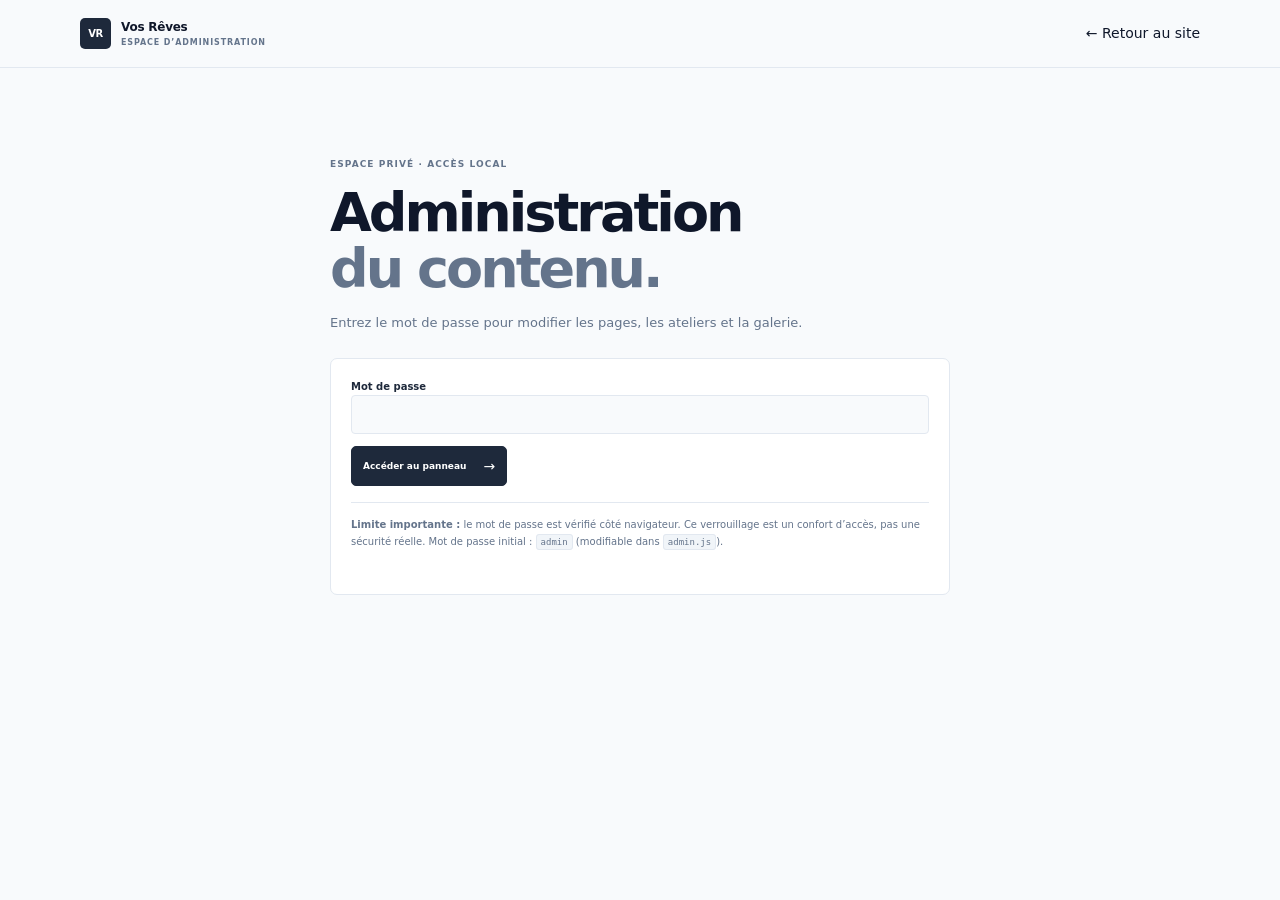
==== admin.html @ c3172954 "Add files via upload" ====
<!doctype html>
<html lang="fr">
<head>
  <meta charset="utf-8">
  <meta name="viewport" content="width=device-width, initial-scale=1">
  <meta name="theme-color" content="#F8FAFC">
  <title>Administration — Vos Rêves</title>
  <link rel="stylesheet" href="style.css">
  <script src="content.js" defer></script>
  <script src="admin.js" defer></script>
</head>
<body class="admin-page">
  <!-- ==================== HEADER ==================== -->
  <header class="site-header"><div class="header-inner wrap"><a class="brand" href="index.html"><span class="brand-mark">VR</span><span class="brand-name"><strong>Vos Rêves</strong><small>ESPACE D’ADMINISTRATION</small></span></a><a class="navigation admin-back" href="index.html">← Retour au site</a></div></header>
  <main class="admin-wrap wrap" id="contenu">
    <!-- ==================== ACCÈS ==================== -->
    <section class="admin-login" data-login>
      <p class="eyebrow">ESPACE PRIVÉ · ACCÈS LOCAL</p><h1>Administration<br><span>du contenu.</span></h1>
      <p class="admin-intro">Entrez le mot de passe pour modifier les pages, les ateliers et la galerie.</p>
      <form class="admin-login-card" data-login-form><label for="admin-password">Mot de passe</label><input id="admin-password" type="password" autocomplete="current-password" required><button class="button-link" type="submit">Accéder au panneau <span aria-hidden="true">→</span></button><p class="admin-security-note"><strong>Limite importante :</strong> le mot de passe est vérifié côté navigateur. Ce verrouillage est un confort d’accès, pas une sécurité réelle. Mot de passe initial : <code>admin</code> (modifiable dans <code>admin.js</code>).</p><p class="admin-error" data-login-error aria-live="polite"></p></form>
    </section>
    <!-- ==================== PANNEAU ==================== -->
    <section class="admin-dashboard" data-dashboard hidden>
      <div class="admin-heading"><div><p class="eyebrow">CONTENU DU SITE</p><h1>Votre espace<br><span>de gestion.</span></h1><p class="admin-intro">Modifiez les textes et visuels, puis exportez le contenu pour le publier dans les fichiers du site.</p></div><div class="admin-actions"><button type="button" class="admin-button" data-save>Enregistrer localement</button><button type="button" class="admin-button secondary" data-export>Exporter JSON</button><label class="admin-button secondary import-button">Importer JSON<input type="file" accept="application/json,.json" data-import hidden></label><button type="button" class="admin-button text-button" data-reset>Réinitialiser</button></div></div>
      <aside class="admin-notice"><strong>À savoir avant de publier</strong><span>Les sauvegardes du navigateur (localStorage) restent sur cet appareil et dans ce navigateur. Pour publier ou transmettre vos changements, exportez le JSON. Remplacez le contenu de <code>content.js</code> par son objet <code>SITE_DEFAULT_CONTENT</code>, puis publiez le fichier avec le site.</span></aside>
      <p class="admin-status" data-status role="status" aria-live="polite">Les modifications ne sont pas encore enregistrées.</p>
      <section class="admin-section"><div class="admin-section-title"><div><p class="eyebrow">01 / TEXTES</p><h2>Contenu des pages</h2></div></div><div class="admin-page-tabs" role="tablist" aria-label="Pages à modifier"><button type="button" data-page-tab="index" aria-selected="true">Accueil</button><button type="button" data-page-tab="programme" aria-selected="false">Programme</button><button type="button" data-page-tab="galerie" aria-selected="false">Galerie</button></div><div class="admin-fields" data-fields></div></section>
      <section class="admin-section"><div class="admin-section-title"><div><p class="eyebrow">02 / REPÈRES</p><h2>Chiffres clés</h2></div><button type="button" class="admin-button secondary" data-add-kpi>Ajouter un chiffre</button></div><div class="admin-records" data-kpis></div></section>
      <section class="admin-section"><div class="admin-section-title"><div><p class="eyebrow">03 / ATELIERS</p><h2>Programme de la matinée</h2></div><button type="button" class="admin-button secondary" data-add-workshop>Ajouter un atelier</button></div><div class="admin-records" data-workshops></div></section>
      <section class="admin-section"><div class="admin-section-title"><div><p class="eyebrow">04 / GALERIE</p><h2>Visuels et légendes</h2></div><button type="button" class="admin-button secondary" data-add-photo>Ajouter une photo</button></div><div class="admin-records" data-gallery></div></section>
      <section class="admin-section"><div class="admin-section-title"><div><p class="eyebrow">05 / AFFICHE</p><h2>Image de l’affiche</h2></div></div><div class="admin-record admin-poster"><label>URL ou image locale<input type="url" data-poster-url placeholder="https://…"></label><label class="admin-button secondary import-button">Choisir un fichier<input type="file" accept="image/*" data-poster-file hidden></label><img data-poster-preview alt="Aperçu de l’affiche" hidden></div><p class="admin-help">Les fichiers importés sont convertis en dataURL et intégrés au JSON. Les images volumineuses peuvent rendre le fichier exporté très lourd.</p></section>
      <section class="admin-section"><div class="admin-section-title"><div><p class="eyebrow">06 / BLOCS LIBRES</p><h2>Informations complémentaires</h2></div><button type="button" class="admin-button secondary" data-add-block>Ajouter un bloc</button></div><p class="admin-help">Les blocs seront ajoutés en bas de la page sélectionnée.</p><div class="admin-records" data-blocks></div></section>
      <footer class="admin-footer"><a href="index.html">Retour au site</a><span>Vos Rêves · Administration</span></footer>
    </section>
  </main>
</body>
</html>
---- style.css ----
/* ==================== TOKENS & RESET ==================== */
:root {
  --page: #F8FAFC;
  --surface: #FFFFFF;
  --ink: #0F172A;
  --accent: #1E293B;
  --muted: #64748B;
  --line: #E2E8F0;
  --soft: #F1F5F9;
  --quiet: #94A3B8;
  --radius: 7px;
  --sans: 'Inter', system-ui, -apple-system, BlinkMacSystemFont, 'Segoe UI', sans-serif;
}
* { box-sizing: border-box; }
html { scroll-behavior: smooth; }
body { margin: 0; background: var(--page); color: var(--ink); font-family: var(--sans); font-size: 14px; line-height: 1.6; -webkit-font-smoothing: antialiased; }
button, a { font: inherit; }
a { color: inherit; text-decoration: none; }
button { color: inherit; }
img { max-width: 100%; }
.wrap { width: min(1120px, calc(100% - 48px)); margin-inline: auto; }
::selection { color: var(--ink); background: #CBD5E1; }
:focus-visible { outline: 2px solid #334155; outline-offset: 3px; }

/* ==================== COMMON HEADER ==================== */
.skip-link { position: absolute; z-index: 90; left: 16px; top: -60px; padding: 9px 13px; background: var(--surface); border: 1px solid var(--line); border-radius: 4px; }
.skip-link:focus { top: 12px; }
.site-header { position: sticky; top: 0; z-index: 30; height: 68px; background: rgba(248,250,252,.97); border-bottom: 1px solid var(--line); }
.header-inner { height: 100%; display: flex; align-items: center; justify-content: space-between; }
.brand, .footer-brand { display: inline-flex; align-items: center; gap: 10px; }
.brand-mark { display: grid; place-items: center; width: 31px; height: 31px; flex: 0 0 auto; background: var(--accent); color: #fff; border-radius: 5px; font-size: 10px; font-weight: 700; letter-spacing: -.04em; }
.brand-name { display: grid; line-height: 1.2; }
.brand-name strong { font-size: 12px; font-weight: 650; letter-spacing: -.02em; }
.brand-name small { margin-top: 4px; color: var(--muted); font-size: 8px; font-weight: 600; letter-spacing: .11em; }
.navigation { display: flex; align-items: center; gap: 3px; }
.navigation a { padding: 7px 11px; color: var(--muted); border: 1px solid transparent; border-radius: 5px; font-size: 11px; font-weight: 500; transition: color .15s, background .15s, border-color .15s; }
.navigation a:hover { color: var(--ink); background: #fff; }
.navigation a[aria-current="page"] { color: var(--ink); background: #fff; border-color: var(--line); font-weight: 600; }
.menu-toggle { display: none; width: 38px; height: 36px; border: 1px solid var(--line); border-radius: 5px; background: var(--surface); cursor: pointer; }
.menu-toggle span { display: block; width: 15px; height: 1.5px; margin: 4px auto; background: var(--accent); transition: transform .15s; }

/* ==================== COMMON TYPE & INTRO ==================== */
.page-intro { padding-top: 32px; padding-bottom: 32px; }
.breadcrumbs { display: flex; align-items: center; gap: 9px; margin-bottom: 27px; color: var(--quiet); font-size: 9px; font-weight: 600; letter-spacing: .09em; }
.breadcrumbs span:last-child { color: var(--muted); }
.breadcrumbs a:hover { color: var(--ink); }
.eyebrow, .overline { margin: 0; color: var(--muted); font-size: 9px; line-height: 1.4; font-weight: 650; letter-spacing: .12em; text-transform: uppercase; }
.eyebrow { display: flex; align-items: center; gap: 7px; margin-bottom: 14px; }
.status-dot { width: 6px; height: 6px; border-radius: 50%; background: #64748B; }
.eyebrow-separator { color: var(--quiet); }
h1, h2, h3, p { margin-top: 0; }
h1 { margin-bottom: 0; font-size: clamp(38px, 5.1vw, 57px); line-height: 1.05; letter-spacing: -.055em; font-weight: 600; }
h1 span { color: var(--muted); }
.lead { max-width: 600px; margin: 16px 0 0; color: var(--muted); font-size: 14px; line-height: 1.75; }
.intro-layout { display: grid; grid-template-columns: minmax(0, 1fr) 238px; align-items: end; gap: 56px; }
.intro-layout > div { padding: 7px 0 4px; }
.event-card { padding: 16px; background: var(--surface); border: 1px solid var(--line); border-radius: var(--radius); }
.event-card-head { display: flex; align-items: center; justify-content: space-between; gap: 10px; }
.status-pill { display: inline-flex; align-items: center; padding: 4px 7px; border: 1px solid var(--line); border-radius: 4px; color: var(--muted); background: var(--page); font-size: 8px; line-height: 1; font-weight: 650; letter-spacing: .08em; }
.event-date { display: block; margin-top: 18px; font-size: 21px; font-weight: 600; letter-spacing: -.04em; }
.event-detail { display: block; margin-top: 3px; color: var(--muted); font-size: 10px; }
.event-detail b { color: var(--accent); font-weight: 600; }
.event-rule { height: 1px; margin: 14px 0 11px; background: var(--line); }
.compact-intro { padding-bottom: 28px; }
.compact-intro .lead { max-width: 660px; }

/* ==================== KPI DASHBOARD ==================== */
.kpi-grid { display: grid; grid-template-columns: repeat(5, minmax(0, 1fr)); gap: 10px; padding-bottom: 20px; }
.kpi-card { min-height: 112px; display: flex; flex-direction: column; align-items: flex-start; padding: 14px 15px 12px; background: var(--surface); border: 1px solid var(--line); border-radius: var(--radius); }
.kpi-label { color: var(--muted); font-size: 8px; font-weight: 650; letter-spacing: .11em; }
.kpi-card strong { margin-top: 8px; font-size: 25px; line-height: 1; letter-spacing: -.05em; font-weight: 600; }
.kpi-caption { margin-top: auto; padding-top: 7px; color: var(--muted); font-size: 9px; }

/* ==================== SECTION LAYOUT ==================== */
.section { padding-top: 38px; padding-bottom: 44px; }
.section-heading { display: flex; align-items: end; justify-content: space-between; gap: 26px; margin-bottom: 18px; }
.section-heading .eyebrow { margin-bottom: 8px; }
.section-heading h2, .outdoor-copy h2, .takeaway h2, .poster-copy h2 { margin: 0; font-size: clamp(22px, 3vw, 28px); line-height: 1.2; letter-spacing: -.045em; font-weight: 600; }
.section-heading > p { max-width: 380px; margin: 0; color: var(--muted); font-size: 11px; line-height: 1.7; }
.section-note { padding-bottom: 2px; color: var(--muted); font-size: 9px; font-weight: 600; letter-spacing: .1em; white-space: nowrap; }

/* ==================== OBJECTIVES ==================== */
.objective-grid { display: grid; grid-template-columns: repeat(2, minmax(0, 1fr)); gap: 9px; }
.objective-card { min-height: 95px; display: grid; grid-template-columns: 25px minmax(0,1fr) auto; align-items: start; gap: 12px; padding: 15px; background: var(--surface); border: 1px solid var(--line); border-radius: var(--radius); }
.card-index { display: grid; place-items: center; width: 23px; height: 23px; color: var(--muted); background: var(--soft); border: 1px solid var(--line); border-radius: 4px; font-size: 8px; font-weight: 600; }
.objective-card h3 { margin: 0 0 5px; font-size: 12px; font-weight: 600; letter-spacing: -.01em; }
.objective-card p { margin: 0; color: var(--muted); font-size: 10px; line-height: 1.65; }
.objective-state { padding-top: 5px; color: var(--quiet); font-size: 8px; font-weight: 600; letter-spacing: .09em; }

/* ==================== TIMELINE ==================== */
.timeline-section, .matrix-section { background: #F1F5F9; border-top: 1px solid var(--line); border-bottom: 1px solid var(--line); }
.timeline { list-style: none; padding: 0; margin: 0; }
.timeline li { display: grid; grid-template-columns: 95px 14px minmax(0,1fr) 155px; align-items: start; gap: 14px; min-height: 68px; padding: 12px 14px; background: var(--surface); border: 1px solid var(--line); border-bottom: 0; }
.timeline li:first-child { border-radius: var(--radius) var(--radius) 0 0; }
.timeline li:last-child { border-bottom: 1px solid var(--line); border-radius: 0 0 var(--radius) var(--radius); }
.timeline-time { padding-top: 2px; color: var(--muted); font-size: 8px; font-weight: 650; letter-spacing: .1em; }
.timeline-marker { width: 8px; height: 8px; margin-top: 5px; background: var(--accent); border-radius: 50%; box-shadow: 0 0 0 3px var(--soft); }
.timeline h3 { margin: 0 0 3px; font-size: 11px; font-weight: 600; }
.timeline p { margin: 0; color: var(--muted); font-size: 10px; line-height: 1.55; }
.inline-link { justify-self: end; color: var(--accent); font-size: 9px; font-weight: 600; }
.inline-link span { padding-left: 4px; }
.inline-link:hover { text-decoration: underline; text-underline-offset: 3px; }
.timeline-label { justify-self: end; color: var(--quiet); font-size: 8px; font-weight: 600; letter-spacing: .08em; }

/* ==================== AFTERNOON FEATURE ==================== */
.outdoor-section { padding-top: 42px; padding-bottom: 36px; }
.outdoor-card { display: grid; grid-template-columns: 1.1fr .9fr; overflow: hidden; background: var(--surface); border: 1px solid var(--line); border-radius: var(--radius); }
.outdoor-copy { padding: 24px 25px; }
.outdoor-copy .eyebrow { margin-bottom: 10px; }
.outdoor-copy h2 { font-size: 26px; }
.outdoor-copy > p:not(.eyebrow) { max-width: 470px; margin: 12px 0 0; color: var(--muted); font-size: 11px; line-height: 1.8; }
.button-link { display: inline-flex; align-items: center; gap: 17px; margin-top: 16px; padding: 8px 11px; color: #fff; background: var(--accent); border: 1px solid var(--accent); border-radius: 5px; font-size: 9px; font-weight: 600; transition: background .15s; }
.button-link:hover { background: #334155; }
.button-link span { font-size: 14px; font-weight: 400; }
.outdoor-facts { display: grid; grid-template-columns: 1fr 1fr; align-content: center; gap: 20px 16px; padding: 23px; background: var(--soft); border-left: 1px solid var(--line); }
.outdoor-facts > div:not(.outdoor-quote) { display: flex; flex-direction: column; align-items: flex-start; gap: 5px; }
.outdoor-facts strong { font-size: 12px; font-weight: 600; }
.outdoor-facts small { color: var(--muted); font-size: 9px; }
.outdoor-quote { grid-column: 1 / -1; padding-top: 12px; border-top: 1px solid #D8E0E9; color: var(--muted); font-size: 10px; font-weight: 500; }

/* ==================== PAGE CROSS-LINKS ==================== */
.next-steps { display: grid; grid-template-columns: 1fr 1fr; gap: 10px; padding-top: 0; padding-bottom: 48px; }
.link-card { display: flex; flex-direction: column; align-items: flex-start; gap: 8px; padding: 15px 16px; background: var(--surface); border: 1px solid var(--line); border-radius: var(--radius); transition: border-color .15s; }
.link-card:hover { border-color: #94A3B8; }
.link-card strong { font-size: 13px; letter-spacing: -.02em; }
.link-card > span:last-child { color: var(--muted); font-size: 10px; }
.link-card > span:last-child b { padding-left: 4px; color: var(--accent); font-size: 13px; }

/* ==================== PROGRAMME CARDS ==================== */
.program-section { padding-top: 20px; padding-bottom: 47px; }
.program-grid { display: grid; grid-template-columns: repeat(2, minmax(0,1fr)); gap: 10px; }
.program-card { padding: 17px; background: var(--surface); border: 1px solid var(--line); border-radius: var(--radius); }
.program-top { display: flex; align-items: center; justify-content: space-between; gap: 10px; padding-bottom: 12px; border-bottom: 1px solid var(--line); }
.program-number { color: var(--muted); font-size: 11px; font-weight: 600; letter-spacing: .04em; }
.program-card h3 { margin: 14px 0 7px; font-size: 16px; letter-spacing: -.03em; font-weight: 600; }
.program-summary { min-height: 57px; margin: 0; color: var(--muted); font-size: 10px; line-height: 1.75; }
.program-detail { margin-top: 13px; padding: 10px 11px; background: var(--page); border: 1px solid var(--line); border-radius: 4px; }
.program-detail .overline { font-size: 8px; }
.program-detail p { margin: 5px 0 0; color: var(--accent); font-size: 10px; line-height: 1.6; }
.skill-tags { display: flex; flex-wrap: wrap; gap: 5px; margin-top: 11px; }
.skill-tags span { padding: 4px 7px; color: var(--muted); background: var(--soft); border-radius: 3px; font-size: 8px; font-weight: 550; }

/* ==================== COMPETENCY MATRIX ==================== */
.matrix-section { padding-top: 36px; padding-bottom: 30px; }
.matrix-section .section-heading { margin-bottom: 15px; }
.table-wrap { overflow-x: auto; background: var(--surface); border: 1px solid var(--line); border-radius: var(--radius); }
.skills-table { width: 100%; border-collapse: collapse; text-align: center; white-space: nowrap; }
.skills-table th, .skills-table td { padding: 11px 13px; border-bottom: 1px solid var(--line); }
.skills-table thead th { color: var(--muted); background: #F8FAFC; font-size: 8px; font-weight: 650; letter-spacing: .08em; }
.skills-table tbody th { text-align: left; font-size: 10px; font-weight: 550; }
.skills-table tbody td { width: 12%; }
.skills-table tbody tr:last-child th, .skills-table tbody tr:last-child td { border-bottom: 0; }
.matrix-mark { display: inline-block; width: 7px; height: 7px; border: 1px solid #94A3B8; border-radius: 50%; vertical-align: middle; }
.matrix-mark.primary { background: #334155; border-color: #334155; }
.matrix-legend { display: flex; align-items: center; gap: 7px; margin: 11px 0 0; color: var(--muted); font-size: 9px; }
.matrix-legend .matrix-mark:nth-of-type(2) { margin-left: 8px; }
.takeaway { display: flex; align-items: end; justify-content: space-between; gap: 24px; padding-top: 35px; padding-bottom: 50px; }
.takeaway .eyebrow { margin-bottom: 8px; }
.takeaway h2 { font-size: 22px; }
.takeaway .button-link { margin: 0; white-space: nowrap; }

/* ==================== GALLERY FILTERS ==================== */
.gallery-section { padding-top: 12px; padding-bottom: 42px; }
.gallery-toolbar { display: flex; align-items: center; justify-content: space-between; gap: 18px; margin-bottom: 15px; }
.filter-bar { display: flex; flex-wrap: wrap; gap: 6px; }
.filter-bar button { padding: 7px 10px; color: var(--muted); background: var(--surface); border: 1px solid var(--line); border-radius: 4px; font-size: 9px; cursor: pointer; transition: color .15s, border-color .15s, background .15s; }
.filter-bar button:hover { border-color: #94A3B8; color: var(--ink); }
.filter-bar button[aria-pressed="true"] { color: #fff; background: var(--accent); border-color: var(--accent); }
.filter-bar button span { margin-left: 4px; color: inherit; opacity: .7; font-size: 8px; }
.gallery-status { margin: 0; color: var(--muted); font-size: 9px; white-space: nowrap; }
.gallery-grid { display: grid; grid-template-columns: repeat(3, minmax(0,1fr)); gap: 10px; }
.gallery-card { min-width: 0; overflow: hidden; background: var(--surface); border: 1px solid var(--line); border-radius: var(--radius); }
.gallery-card[hidden] { display: none; }
.gallery-trigger { position: relative; display: block; width: 100%; height: 185px; padding: 0; overflow: hidden; text-align: left; background: var(--soft); border: 0; cursor: zoom-in; }
.gallery-trigger img { display: block; width: 100%; height: 100%; object-fit: cover; transition: transform .25s; }
.gallery-trigger:hover img { transform: scale(1.025); }
.gallery-trigger img.image-failed { visibility: hidden; }
.gallery-trigger:has(.image-failed) { background: var(--soft); }
.image-index { position: absolute; left: 9px; bottom: 9px; padding: 4px 6px; color: var(--accent); background: rgba(255,255,255,.94); border: 1px solid rgba(226,232,240,.9); border-radius: 3px; font-size: 8px; font-weight: 650; }
.image-index i { color: var(--muted); font-style: normal; font-weight: 400; }
.gallery-card-body { padding: 12px 13px 14px; }
.gallery-meta { display: flex; align-items: center; justify-content: space-between; gap: 6px; }
.tag-label { padding: 4px 6px; color: var(--muted); background: var(--soft); border-radius: 3px; font-size: 8px; font-weight: 550; }
.image-no { color: var(--quiet); font-size: 7px; font-weight: 600; letter-spacing: .07em; }
.gallery-card h2 { margin: 10px 0 5px; font-size: 12px; line-height: 1.35; font-weight: 600; letter-spacing: -.02em; }
.gallery-card-body p { min-height: 46px; margin: 0; color: var(--muted); font-size: 9px; line-height: 1.7; }
.poster-trigger { padding: 13px; background: #E2E8F0; }
.poster-trigger img { border: 1px solid #fff; }
.poster-overlay { position: absolute; inset: 21px; display: flex; flex-direction: column; align-items: flex-start; justify-content: space-between; padding: 12px; color: white; background: rgba(15,23,42,.34); }
.poster-overlay b, .poster-overlay small { font-size: 7px; font-weight: 600; letter-spacing: .12em; }
.poster-overlay strong { font-size: 25px; line-height: 1.03; letter-spacing: -.05em; font-weight: 600; }

/* ==================== POSTER FEATURE ==================== */
.poster-section { padding-top: 34px; padding-bottom: 45px; background: #F1F5F9; border-top: 1px solid var(--line); }
.poster-feature { display: grid; grid-template-columns: minmax(270px, .85fr) 1fr; align-items: center; gap: 35px; }
.poster-frame { padding: 12px; background: var(--surface); border: 1px solid #CBD5E1; border-radius: 6px; }
.poster-art { min-height: 240px; display: flex; flex-direction: column; justify-content: space-between; padding: 17px; color: #fff; background-color: #334155; background-image: url('https://images.unsplash.com/photo-1501785888041-af3ef285b470?auto=format&fit=crop&w=1000&q=85'); background-size: cover; background-position: center; position: relative; isolation: isolate; }
.poster-art::before { position: absolute; z-index: -1; inset: 0; content: ''; background: rgba(15,23,42,.42); }
.poster-art > .overline { color: rgba(255,255,255,.9); font-size: 8px; }
.poster-art > .overline i { padding: 0 5px; font-style: normal; }
.poster-art-title span { display: block; margin-bottom: 9px; font-size: 8px; font-weight: 600; letter-spacing: .15em; }
.poster-art-title strong { display: block; font-size: clamp(30px, 4vw, 44px); line-height: .98; letter-spacing: -.06em; font-weight: 600; }
.poster-art-footer { display: flex; justify-content: space-between; gap: 8px; font-size: 7px; font-weight: 600; letter-spacing: .1em; }
.poster-copy .eyebrow { margin-bottom: 9px; }
.poster-copy h2 { font-size: 25px; }
.poster-copy > p:not(.eyebrow) { max-width: 470px; margin: 11px 0 13px; color: var(--muted); font-size: 11px; line-height: 1.8; }

/* ==================== LIGHTBOX ==================== */
body.modal-open { overflow: hidden; }
.lightbox { position: fixed; z-index: 80; inset: 0; display: grid; place-items: center; padding: 25px; background: rgba(15,23,42,.84); }
.lightbox[hidden] { display: none; }
.lightbox-panel { position: relative; display: grid; grid-template-columns: 42px minmax(0, 850px) 42px; align-items: center; gap: 13px; width: min(100%, 980px); max-height: calc(100vh - 50px); }
.lightbox figure { min-width: 0; margin: 0; padding: 11px; background: var(--surface); border-radius: 5px; }
.lightbox figure > img { display: block; width: 100%; height: min(65vh, 620px); object-fit: contain; background: var(--soft); }
.lightbox figure > img.image-failed { visibility: hidden; }
.lightbox figcaption { display: grid; grid-template-columns: 1fr auto; align-items: end; gap: 3px 12px; padding: 12px 4px 2px; }
.lightbox figcaption h2 { grid-column: 1 / -1; margin: 0; font-size: 15px; font-weight: 600; }
.lightbox figcaption p { margin: 0; color: var(--muted); font-size: 10px; line-height: 1.55; }
.lightbox figcaption span { color: var(--muted); font-size: 9px; white-space: nowrap; }
.lightbox-close { position: absolute; top: -37px; right: 0; padding: 5px 9px; color: #fff; background: transparent; border: 1px solid rgba(255,255,255,.5); border-radius: 4px; font-size: 10px; cursor: pointer; }
.lightbox-close span { margin-left: 7px; font-size: 17px; vertical-align: -1px; }
.lightbox-nav { width: 40px; height: 40px; color: #fff; background: rgba(255,255,255,.08); border: 1px solid rgba(255,255,255,.45); border-radius: 4px; font-size: 20px; cursor: pointer; }
.lightbox-nav:hover, .lightbox-close:hover { background: rgba(255,255,255,.2); }

/* ==================== COMMON FOOTER ==================== */
.site-footer { background: var(--surface); border-top: 1px solid var(--line); }
.footer-inner { min-height: 65px; display: flex; align-items: center; justify-content: space-between; gap: 14px; }
.footer-brand { font-size: 10px; font-weight: 600; }
.footer-brand .brand-mark { width: 25px; height: 25px; font-size: 8px; }
.footer-brand small, .footer-inner p, .footer-inner > small { color: var(--muted); font-size: 9px; font-weight: 400; }
.footer-inner p { margin: 0; }
.footer-inner p span { padding: 0 5px; color: var(--quiet); }

/* ==================== RESPONSIVE ==================== */
@media (max-width: 760px) {
  .wrap { width: min(100% - 36px, 620px); }
  .site-header { height: 62px; }
  .menu-toggle { display: block; }
  .navigation { position: absolute; top: 61px; left: 0; right: 0; display: none; flex-direction: column; align-items: stretch; gap: 2px; padding: 9px 18px 13px; background: var(--page); border-bottom: 1px solid var(--line); }
  .navigation.open { display: flex; }
  .navigation a { padding: 10px 12px; }
  .page-intro { padding-top: 24px; padding-bottom: 24px; }
  .breadcrumbs { margin-bottom: 20px; }
  .intro-layout { grid-template-columns: 1fr; gap: 19px; }
  .intro-layout > div { padding: 0; }
  h1 { font-size: clamp(38px, 9vw, 52px); }
  .lead { font-size: 12px; }
  .event-card { max-width: 100%; }
  .kpi-grid { grid-template-columns: repeat(2, minmax(0,1fr)); gap: 7px; padding-bottom: 10px; }
  .kpi-card { min-height: 91px; padding: 11px; }
  .kpi-card:last-child { grid-column: span 2; }
  .section { padding-top: 30px; padding-bottom: 34px; }
  .section-heading { display: block; margin-bottom: 14px; }
  .section-heading > p { margin-top: 9px; }
  .section-note { display: block; margin-top: 9px; }
  .objective-grid, .program-grid { grid-template-columns: 1fr; }
  .objective-card { min-height: 84px; }
  .timeline li { grid-template-columns: 64px 12px minmax(0,1fr); gap: 9px; padding: 11px 10px; }
  .timeline li > :nth-child(4) { grid-column: 3; justify-self: start; margin-top: 4px; }
  .timeline-time { font-size: 7px; }
  .outdoor-card { grid-template-columns: 1fr; }
  .outdoor-copy { padding: 19px; }
  .outdoor-facts { border-left: 0; border-top: 1px solid var(--line); padding: 17px 19px; }
  .next-steps { grid-template-columns: 1fr; gap: 7px; padding-bottom: 35px; }
  .program-section { padding-top: 8px; }
  .program-summary { min-height: 0; }
  .skills-table { min-width: 660px; }
  .takeaway { display: block; }
  .takeaway .button-link { margin-top: 17px; }
  .gallery-toolbar { display: block; }
  .gallery-status { margin-top: 9px; }
  .gallery-grid { grid-template-columns: repeat(2, minmax(0,1fr)); gap: 8px; }
  .gallery-trigger { height: 155px; }
  .gallery-card-body { padding: 10px; }
  .gallery-meta { align-items: flex-start; flex-direction: column; gap: 5px; }
  .gallery-card-body p { min-height: 0; font-size: 8px; }
  .gallery-card h2 { font-size: 11px; }
  .image-no { font-size: 6px; }
  .poster-feature { grid-template-columns: 1fr; gap: 20px; }
  .poster-frame { max-width: 440px; }
  .poster-art { min-height: 210px; }
  .lightbox { padding: 16px; }
  .lightbox-panel { grid-template-columns: 32px minmax(0,1fr) 32px; gap: 5px; }
  .lightbox-nav { width: 30px; height: 36px; font-size: 17px; }
  .lightbox figure { padding: 7px; }
  .lightbox figure > img { height: 53vh; }
  .footer-inner { min-height: 60px; flex-wrap: wrap; }
}
@media (max-width: 420px) {
  .wrap { width: calc(100% - 28px); }
  .gallery-grid { grid-template-columns: 1fr; }
  .gallery-trigger { height: 205px; }
  .gallery-meta { flex-direction: row; align-items: center; }
  .gallery-card h2 { font-size: 12px; }
  .gallery-card-body p { font-size: 9px; }
  .lightbox-panel { grid-template-columns: 27px minmax(0,1fr) 27px; gap: 3px; }
  .lightbox-nav { width: 26px; height: 34px; }
  .lightbox figure > img { height: 47vh; }
  .lightbox figcaption { grid-template-columns: 1fr; }
  .lightbox figcaption h2, .lightbox figcaption p, .lightbox figcaption span { grid-column: 1; }
  .footer-inner p { display: none; }
  .footer-inner > small { margin-left: auto; }
  .objective-card { grid-template-columns: 24px minmax(0,1fr); }
  .objective-state { grid-column: 2; padding-top: 0; }
  .poster-art-footer { font-size: 6px; }
}

/* ==================== REDUCED MOTION ==================== */
@media (prefers-reduced-motion: reduce) {
  *, *::before, *::after { scroll-behavior: auto !important; transition-duration: .01ms !important; animation-duration: .01ms !important; animation-iteration-count: 1 !important; }
}

/* ==================== ENTREPRISE ==================== */
.company-card { padding: 24px; background: var(--surface); border: 1px solid var(--line); border-radius: var(--radius); }
.company-card > p { max-width: 800px; margin-bottom: 11px; color: var(--muted); font-size: 12px; line-height: 1.8; }
.company-card > .company-lead { color: var(--ink); font-size: 17px; font-weight: 550; letter-spacing: -.025em; }
.destination-list { display: flex; flex-wrap: wrap; gap: 8px; margin-top: 20px; }
.destination-list span { padding: 7px 10px; background: var(--soft); border: 1px solid var(--line); border-radius: 4px; color: var(--accent); font-size: 10px; font-weight: 600; }

/* ==================== ADMINISTRATION ==================== */
.admin-footer-link { margin-left: auto; color: var(--quiet); font-size: 8px; letter-spacing: .08em; text-transform: uppercase; }
.admin-footer-link:hover { color: var(--ink); }
.admin-wrap { max-width: 960px; min-height: calc(100vh - 68px); padding-top: 54px; padding-bottom: 64px; }
.admin-login { max-width: 620px; margin: 4vh auto; }
.admin-login h1, .admin-heading h1 { font-size: clamp(38px,5vw,54px); }
.admin-intro { max-width: 610px; margin: 14px 0 23px; color: var(--muted); font-size: 13px; line-height: 1.75; }
.admin-login-card, .admin-section, .admin-notice { padding: 20px; background: var(--surface); border: 1px solid var(--line); border-radius: var(--radius); }
.admin-login-card > label, .admin-field { display: flex; flex-direction: column; gap: 7px; color: var(--accent); font-size: 10px; font-weight: 600; }
.admin-login-card input, .admin-field input, .admin-field textarea { width: 100%; min-height: 39px; padding: 9px 10px; color: var(--ink); background: var(--page); border: 1px solid var(--line); border-radius: 4px; font: inherit; font-size: 11px; font-weight: 400; }
.admin-field textarea { min-height: 76px; resize: vertical; line-height: 1.6; }
.admin-login-card .button-link { margin-top: 12px; cursor: pointer; }
.admin-security-note, .admin-help { margin: 16px 0 0; padding-top: 13px; color: var(--muted); border-top: 1px solid var(--line); font-size: 10px; line-height: 1.7; }
.admin-security-note code, .admin-notice code { padding: 2px 4px; background: var(--soft); border: 1px solid var(--line); border-radius: 3px; font-size: 9px; }
.admin-error { min-height: 16px; margin: 8px 0 0; color: #9F3A38; font-size: 10px; }
.admin-dashboard[hidden], .admin-login[hidden] { display: none; }
.admin-heading { display: flex; align-items: end; justify-content: space-between; gap: 28px; margin-bottom: 22px; }
.admin-heading .admin-intro { margin-bottom: 0; }
.admin-actions { display: flex; flex-wrap: wrap; justify-content: flex-end; gap: 7px; max-width: 400px; }
.admin-button { display: inline-flex; justify-content: center; align-items: center; min-height: 34px; padding: 7px 11px; color: #fff; background: var(--accent); border: 1px solid var(--accent); border-radius: 4px; font: inherit; font-size: 9px; font-weight: 600; cursor: pointer; }
.admin-button:hover { background: #334155; }
.admin-button.secondary { color: var(--accent); background: var(--surface); border-color: var(--line); }
.admin-button.secondary:hover { background: var(--soft); border-color: #94A3B8; }
.admin-button.text-button { color: var(--muted); background: transparent; border-color: transparent; }
.admin-button.small { min-height: 27px; padding: 5px 8px; font-size: 8px; }
.import-button { position: relative; overflow: hidden; }
.import-button input { position: absolute; inset: 0; opacity: 0; cursor: pointer; }
.admin-notice { display: grid; grid-template-columns: 170px 1fr; gap: 15px; padding: 14px 16px; background: var(--soft); color: var(--muted); font-size: 10px; line-height: 1.65; }
.admin-notice strong { color: var(--ink); }
.admin-status { min-height: 18px; margin: 11px 2px 20px; color: var(--muted); font-size: 10px; }
.admin-section { margin-top: 12px; padding: 19px; }
.admin-section-title { display: flex; align-items: center; justify-content: space-between; gap: 14px; margin-bottom: 14px; }
.admin-section-title .eyebrow { margin-bottom: 6px; }
.admin-section-title h2 { margin: 0; font-size: 17px; letter-spacing: -.03em; }
.admin-page-tabs { display: flex; gap: 5px; margin-bottom: 14px; padding-bottom: 11px; border-bottom: 1px solid var(--line); }
.admin-page-tabs button { padding: 7px 10px; color: var(--muted); background: transparent; border: 1px solid transparent; border-radius: 4px; font: inherit; font-size: 10px; cursor: pointer; }
.admin-page-tabs button[aria-selected="true"] { color: var(--ink); background: var(--soft); border-color: var(--line); font-weight: 600; }
.admin-fields, .admin-record-fields { display: grid; grid-template-columns: repeat(2,minmax(0,1fr)); gap: 12px; }
.admin-field { min-width: 0; }
.admin-records { display: grid; gap: 9px; }
.admin-record { min-width: 0; padding: 13px; background: #fff; border: 1px solid var(--line); border-radius: 5px; }
.admin-record-head { display: flex; align-items: center; justify-content: space-between; gap: 10px; margin-bottom: 11px; }
.admin-record-head > strong { color: var(--accent); font-size: 10px; }
.admin-record-actions { display: flex; gap: 5px; }
.admin-record-fields { align-items: start; }
.admin-record-fields > img.admin-thumb { width: min(100%,150px); height: 84px; object-fit: cover; background: var(--soft); border: 1px solid var(--line); border-radius: 3px; }
.admin-poster { display: flex; align-items: end; gap: 12px; flex-wrap: wrap; }
.admin-poster > label:first-child { flex: 1 1 320px; display: grid; gap: 7px; color: var(--accent); font-size: 10px; font-weight: 600; }
.admin-poster input[type="url"] { min-height: 39px; padding: 9px 10px; border: 1px solid var(--line); border-radius: 4px; background: var(--page); font: inherit; font-size: 11px; }
.admin-poster img { width: 145px; height: 90px; object-fit: cover; border: 1px solid var(--line); border-radius: 4px; }
.admin-footer { display: flex; justify-content: space-between; padding-top: 20px; color: var(--muted); font-size: 9px; }
.admin-footer a:hover { color: var(--ink); text-decoration: underline; }
.poster-art { overflow: hidden; }
.poster-bg-img { position: absolute; z-index: -2; inset: 0; width: 100%; height: 100%; object-fit: cover; }
.custom-info-block .company-card h2 { margin: 0 0 9px; font-size: 18px; }
.custom-info-block .company-card p { margin: 0; }
@media (max-width:760px) {
 .admin-wrap { padding-top: 30px; }
 .admin-heading { display: block; }
 .admin-actions { justify-content: flex-start; max-width: none; margin-top: 16px; }
 .admin-notice { grid-template-columns: 1fr; gap: 3px; }
 .admin-fields, .admin-record-fields { grid-template-columns: 1fr; }
 .admin-section { padding: 14px; }
 .admin-record-fields > img.admin-thumb { width: 100%; height: 140px; }
}
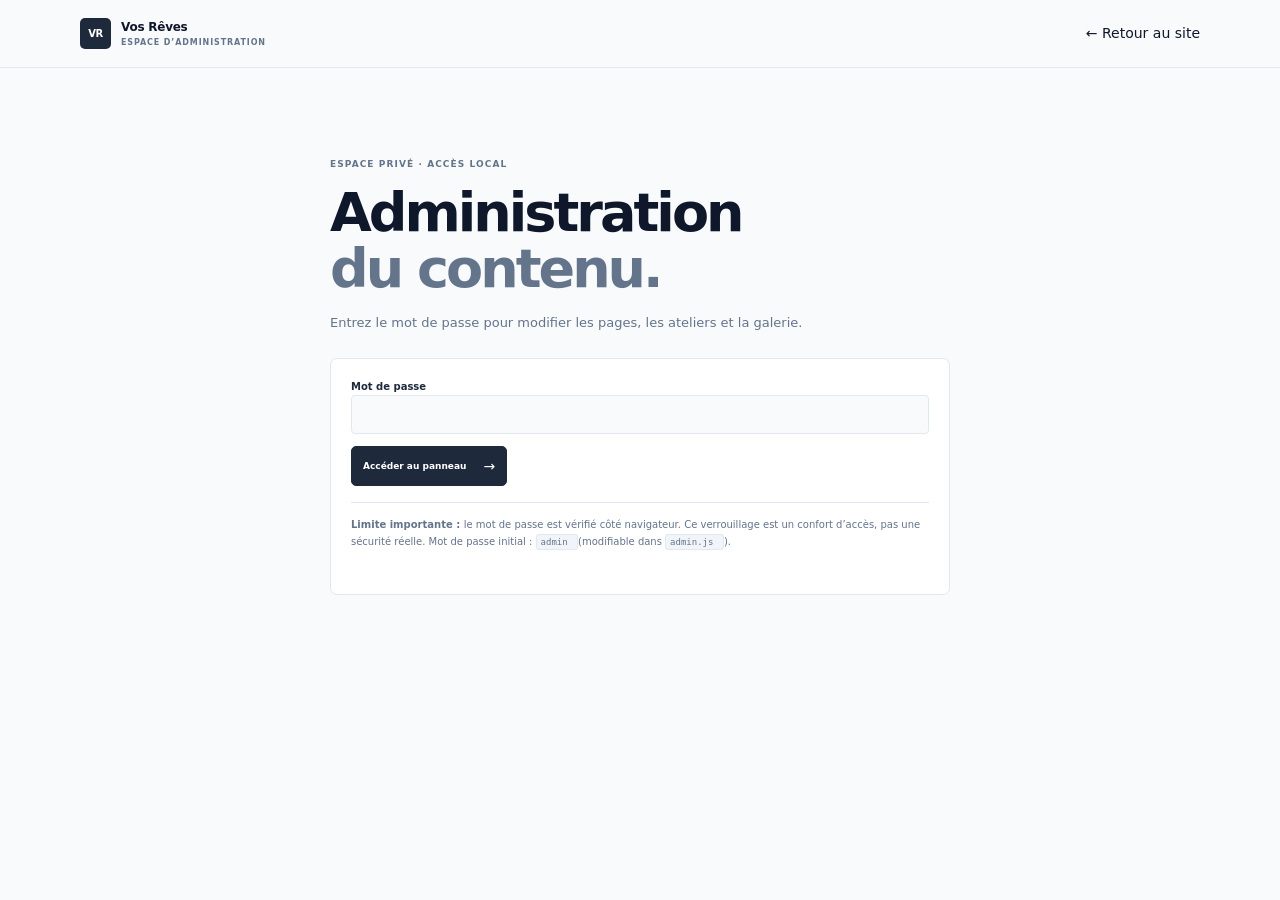
==== commit 6e8f7690: "Add files via upload" ====
--- a/admin.html
+++ b/admin.html
@@ -1,37 +1,253 @@
 <!doctype html>
+
 <html lang="fr">
-<head>
-  <meta charset="utf-8">
-  <meta name="viewport" content="width=device-width, initial-scale=1">
-  <meta name="theme-color" content="#F8FAFC">
-  <title>Administration — Vos Rêves</title>
-  <link rel="stylesheet" href="style.css">
-  <script src="content.js" defer></script>
-  <script src="admin.js" defer></script>
-</head>
-<body class="admin-page">
-  <!-- ==================== HEADER ==================== -->
-  <header class="site-header"><div class="header-inner wrap"><a class="brand" href="index.html"><span class="brand-mark">VR</span><span class="brand-name"><strong>Vos Rêves</strong><small>ESPACE D’ADMINISTRATION</small></span></a><a class="navigation admin-back" href="index.html">← Retour au site</a></div></header>
-  <main class="admin-wrap wrap" id="contenu">
-    <!-- ==================== ACCÈS ==================== -->
-    <section class="admin-login" data-login>
-      <p class="eyebrow">ESPACE PRIVÉ · ACCÈS LOCAL</p><h1>Administration<br><span>du contenu.</span></h1>
-      <p class="admin-intro">Entrez le mot de passe pour modifier les pages, les ateliers et la galerie.</p>
-      <form class="admin-login-card" data-login-form><label for="admin-password">Mot de passe</label><input id="admin-password" type="password" autocomplete="current-password" required><button class="button-link" type="submit">Accéder au panneau <span aria-hidden="true">→</span></button><p class="admin-security-note"><strong>Limite importante :</strong> le mot de passe est vérifié côté navigateur. Ce verrouillage est un confort d’accès, pas une sécurité réelle. Mot de passe initial : <code>admin</code> (modifiable dans <code>admin.js</code>).</p><p class="admin-error" data-login-error aria-live="polite"></p></form>
-    </section>
-    <!-- ==================== PANNEAU ==================== -->
-    <section class="admin-dashboard" data-dashboard hidden>
-      <div class="admin-heading"><div><p class="eyebrow">CONTENU DU SITE</p><h1>Votre espace<br><span>de gestion.</span></h1><p class="admin-intro">Modifiez les textes et visuels, puis exportez le contenu pour le publier dans les fichiers du site.</p></div><div class="admin-actions"><button type="button" class="admin-button" data-save>Enregistrer localement</button><button type="button" class="admin-button secondary" data-export>Exporter JSON</button><label class="admin-button secondary import-button">Importer JSON<input type="file" accept="application/json,.json" data-import hidden></label><button type="button" class="admin-button text-button" data-reset>Réinitialiser</button></div></div>
-      <aside class="admin-notice"><strong>À savoir avant de publier</strong><span>Les sauvegardes du navigateur (localStorage) restent sur cet appareil et dans ce navigateur. Pour publier ou transmettre vos changements, exportez le JSON. Remplacez le contenu de <code>content.js</code> par son objet <code>SITE_DEFAULT_CONTENT</code>, puis publiez le fichier avec le site.</span></aside>
-      <p class="admin-status" data-status role="status" aria-live="polite">Les modifications ne sont pas encore enregistrées.</p>
-      <section class="admin-section"><div class="admin-section-title"><div><p class="eyebrow">01 / TEXTES</p><h2>Contenu des pages</h2></div></div><div class="admin-page-tabs" role="tablist" aria-label="Pages à modifier"><button type="button" data-page-tab="index" aria-selected="true">Accueil</button><button type="button" data-page-tab="programme" aria-selected="false">Programme</button><button type="button" data-page-tab="galerie" aria-selected="false">Galerie</button></div><div class="admin-fields" data-fields></div></section>
-      <section class="admin-section"><div class="admin-section-title"><div><p class="eyebrow">02 / REPÈRES</p><h2>Chiffres clés</h2></div><button type="button" class="admin-button secondary" data-add-kpi>Ajouter un chiffre</button></div><div class="admin-records" data-kpis></div></section>
-      <section class="admin-section"><div class="admin-section-title"><div><p class="eyebrow">03 / ATELIERS</p><h2>Programme de la matinée</h2></div><button type="button" class="admin-button secondary" data-add-workshop>Ajouter un atelier</button></div><div class="admin-records" data-workshops></div></section>
-      <section class="admin-section"><div class="admin-section-title"><div><p class="eyebrow">04 / GALERIE</p><h2>Visuels et légendes</h2></div><button type="button" class="admin-button secondary" data-add-photo>Ajouter une photo</button></div><div class="admin-records" data-gallery></div></section>
-      <section class="admin-section"><div class="admin-section-title"><div><p class="eyebrow">05 / AFFICHE</p><h2>Image de l’affiche</h2></div></div><div class="admin-record admin-poster"><label>URL ou image locale<input type="url" data-poster-url placeholder="https://…"></label><label class="admin-button secondary import-button">Choisir un fichier<input type="file" accept="image/*" data-poster-file hidden></label><img data-poster-preview alt="Aperçu de l’affiche" hidden></div><p class="admin-help">Les fichiers importés sont convertis en dataURL et intégrés au JSON. Les images volumineuses peuvent rendre le fichier exporté très lourd.</p></section>
-      <section class="admin-section"><div class="admin-section-title"><div><p class="eyebrow">06 / BLOCS LIBRES</p><h2>Informations complémentaires</h2></div><button type="button" class="admin-button secondary" data-add-block>Ajouter un bloc</button></div><p class="admin-help">Les blocs seront ajoutés en bas de la page sélectionnée.</p><div class="admin-records" data-blocks></div></section>
-      <footer class="admin-footer"><a href="index.html">Retour au site</a><span>Vos Rêves · Administration</span></footer>
-    </section>
-  </main>
-</body>
+  
+    <head>
+    
+        <meta charset="utf-8">
+    
+        <meta name="viewport" content="width=device-width, initial-scale=1">
+    
+        <meta name="theme-color" content="#F8FAFC">
+    
+        <title>Administration — Vos Rêves
+    </title>
+    
+        <link rel="stylesheet" href="style.css">
+    
+        <script src="content.js" defer>
+    </script>
+    
+        <script src="admin.js" defer>
+    </script>
+    
+  </head>
+  
+    <body class="admin-page">
+
+    
+        <!-- ==================== HEADER ==================== -->
+
+    
+        <header class="site-header">
+            <div class="header-inner wrap">
+                <a class="brand" href="index.html">
+                    <span class="brand-mark">VR
+          </span>
+                    <span class="brand-name">
+                        <strong>Vos Rêves
+            </strong>
+                        <small>ESPACE D’ADMINISTRATION
+            </small>
+          </span>
+        </a>
+                <a class="navigation admin-back" href="index.html">← Retour au site
+        </a>
+      </div>
+    </header>
+    
+        <main class="admin-wrap wrap" id="contenu">
+
+      
+            <!-- ==================== ACCÈS ==================== -->
+
+      
+            <section class="admin-login" data-login>
+        
+                <p class="eyebrow">ESPACE PRIVÉ · ACCÈS LOCAL
+        </p>
+                <h1>Administration
+                    <br>
+                    <span>du contenu.
+          </span>
+        </h1>
+        
+                <p class="admin-intro">Entrez le mot de passe pour modifier les pages, les ateliers et la galerie.
+        </p>
+        
+                <form class="admin-login-card" data-login-form>
+                    <label for="admin-password">Mot de passe
+          </label>
+                    <input id="admin-password" type="password" autocomplete="current-password" required>
+                    <button class="button-link" type="submit">Accéder au panneau 
+                        <span aria-hidden="true">→
+            </span>
+          </button>
+                    <p class="admin-security-note">
+                        <strong>Limite importante :
+            </strong> le mot de passe est vérifié côté navigateur. Ce verrouillage est un confort d’accès, pas une sécurité réelle. Mot de passe initial : 
+                        <code>admin
+            </code> (modifiable dans 
+                        <code>admin.js
+            </code>).
+          </p>
+                    <p class="admin-error" data-login-error aria-live="polite">
+          </p>
+        </form>
+        
+      </section>
+
+      
+            <!-- ==================== PANNEAU ==================== -->
+
+      
+            <section class="admin-dashboard" data-dashboard hidden>
+        
+                <div class="admin-heading">
+                    <div>
+                        <p class="eyebrow">CONTENU DU SITE
+            </p>
+                        <h1>Votre espace
+                            <br>
+                            <span>de gestion.
+              </span>
+            </h1>
+                        <p class="admin-intro">Modifiez les textes et visuels, puis exportez le contenu pour le publier dans les fichiers du site.
+            </p>
+          </div>
+                    <div class="admin-actions">
+                        <button type="button" class="admin-button" data-save>Enregistrer localement
+            </button>
+                        <button type="button" class="admin-button secondary" data-export>Exporter JSON
+            </button>
+                        <label class="admin-button secondary import-button">Importer JSON
+                            <input type="file" accept="application/json,.json" data-import hidden>
+            </label>
+                        <button type="button" class="admin-button text-button" data-reset>Réinitialiser
+            </button>
+          </div>
+        </div>
+        
+                <aside class="admin-notice">
+                    <strong>À savoir avant de publier
+          </strong>
+                    <span>Les sauvegardes du navigateur (localStorage) restent sur cet appareil et dans ce navigateur. Pour publier ou transmettre vos changements, exportez le JSON. Remplacez le contenu de 
+                        <code>content.js
+            </code> par son objet 
+                        <code>SITE_DEFAULT_CONTENT
+            </code>, puis publiez le fichier avec le site.
+          </span>
+        </aside>
+        
+                <p class="admin-status" data-status role="status" aria-live="polite">Les modifications ne sont pas encore enregistrées.
+        </p>
+        
+                <section class="admin-section">
+                    <div class="admin-section-title">
+                        <div>
+                            <p class="eyebrow">01 / TEXTES
+              </p>
+                            <h2>Contenu des pages
+              </h2>
+            </div>
+          </div>
+                    <div class="admin-page-tabs" role="tablist" aria-label="Pages à modifier">
+                        <button type="button" data-page-tab="index" aria-selected="true">Accueil
+            </button>
+                        <button type="button" data-page-tab="programme" aria-selected="false">Programme
+            </button>
+                        <button type="button" data-page-tab="galerie" aria-selected="false">Galerie
+            </button>
+          </div>
+                    <div class="admin-fields" data-fields>
+          </div>
+        </section>
+        
+                <section class="admin-section">
+                    <div class="admin-section-title">
+                        <div>
+                            <p class="eyebrow">02 / REPÈRES
+              </p>
+                            <h2>Chiffres clés
+              </h2>
+            </div>
+                        <button type="button" class="admin-button secondary" data-add-kpi>Ajouter un chiffre
+            </button>
+          </div>
+                    <div class="admin-records" data-kpis>
+          </div>
+        </section>
+        
+                <section class="admin-section">
+                    <div class="admin-section-title">
+                        <div>
+                            <p class="eyebrow">03 / ATELIERS
+              </p>
+                            <h2>Programme de la matinée
+              </h2>
+            </div>
+                        <button type="button" class="admin-button secondary" data-add-workshop>Ajouter un atelier
+            </button>
+          </div>
+                    <div class="admin-records" data-workshops>
+          </div>
+        </section>
+        
+                <section class="admin-section">
+                    <div class="admin-section-title">
+                        <div>
+                            <p class="eyebrow">04 / GALERIE
+              </p>
+                            <h2>Visuels et légendes
+              </h2>
+            </div>
+                        <button type="button" class="admin-button secondary" data-add-photo>Ajouter une photo
+            </button>
+          </div>
+                    <div class="admin-records" data-gallery>
+          </div>
+        </section>
+        
+                <section class="admin-section">
+                    <div class="admin-section-title">
+                        <div>
+                            <p class="eyebrow">05 / AFFICHE
+              </p>
+                            <h2>Image de l’affiche
+              </h2>
+            </div>
+          </div>
+                    <div class="admin-record admin-poster">
+                        <label>URL ou image locale
+                            <input type="url" data-poster-url placeholder="https://…">
+            </label>
+                        <label class="admin-button secondary import-button">Choisir un fichier
+                            <input type="file" accept="image/*" data-poster-file hidden>
+            </label>
+                        <img data-poster-preview alt="Aperçu de l’affiche" hidden>
+          </div>
+                    <p class="admin-help">Les fichiers importés sont convertis en dataURL et intégrés au JSON. Les images volumineuses peuvent rendre le fichier exporté très lourd.
+          </p>
+        </section>
+        
+                <section class="admin-section">
+                    <div class="admin-section-title">
+                        <div>
+                            <p class="eyebrow">06 / BLOCS LIBRES
+              </p>
+                            <h2>Informations complémentaires
+              </h2>
+            </div>
+                        <button type="button" class="admin-button secondary" data-add-block>Ajouter un bloc
+            </button>
+          </div>
+                    <p class="admin-help">Les blocs seront ajoutés en bas de la page sélectionnée.
+          </p>
+                    <div class="admin-records" data-blocks>
+          </div>
+        </section>
+        
+                <footer class="admin-footer">
+                    <a href="index.html">Retour au site
+          </a>
+                    <span>Vos Rêves · Administration
+          </span>
+        </footer>
+        
+      </section>
+      
+    </main>
+    
+  </body>
+  
 </html>
--- a/style.css
+++ b/style.css
@@ -11,374 +11,1765 @@
   --radius: 7px;
   --sans: 'Inter', system-ui, -apple-system, BlinkMacSystemFont, 'Segoe UI', sans-serif;
 }
-* { box-sizing: border-box; }
-html { scroll-behavior: smooth; }
-body { margin: 0; background: var(--page); color: var(--ink); font-family: var(--sans); font-size: 14px; line-height: 1.6; -webkit-font-smoothing: antialiased; }
-button, a { font: inherit; }
-a { color: inherit; text-decoration: none; }
-button { color: inherit; }
-img { max-width: 100%; }
-.wrap { width: min(1120px, calc(100% - 48px)); margin-inline: auto; }
-::selection { color: var(--ink); background: #CBD5E1; }
-:focus-visible { outline: 2px solid #334155; outline-offset: 3px; }
-
+* {
+  box-sizing: border-box;
+}
+html {
+  scroll-behavior: smooth;
+}
+body {
+  margin: 0;
+  background: var(--page);
+  color: var(--ink);
+  font-family: var(--sans);
+  font-size: 14px;
+  line-height: 1.6;
+  -webkit-font-smoothing: antialiased;
+}
+button, a {
+  font: inherit;
+}
+a {
+  color: inherit;
+  text-decoration: none;
+}
+button {
+  color: inherit;
+}
+img {
+  max-width: 100%;
+}
+.wrap {
+  width: min(1120px, calc(100% - 48px));
+  margin-inline: auto;
+}
+::selection {
+  color: var(--ink);
+  background: #CBD5E1;
+}
+:focus-visible {
+  outline: 2px solid #334155;
+  outline-offset: 3px;
+}
 /* ==================== COMMON HEADER ==================== */
-.skip-link { position: absolute; z-index: 90; left: 16px; top: -60px; padding: 9px 13px; background: var(--surface); border: 1px solid var(--line); border-radius: 4px; }
-.skip-link:focus { top: 12px; }
-.site-header { position: sticky; top: 0; z-index: 30; height: 68px; background: rgba(248,250,252,.97); border-bottom: 1px solid var(--line); }
-.header-inner { height: 100%; display: flex; align-items: center; justify-content: space-between; }
-.brand, .footer-brand { display: inline-flex; align-items: center; gap: 10px; }
-.brand-mark { display: grid; place-items: center; width: 31px; height: 31px; flex: 0 0 auto; background: var(--accent); color: #fff; border-radius: 5px; font-size: 10px; font-weight: 700; letter-spacing: -.04em; }
-.brand-name { display: grid; line-height: 1.2; }
-.brand-name strong { font-size: 12px; font-weight: 650; letter-spacing: -.02em; }
-.brand-name small { margin-top: 4px; color: var(--muted); font-size: 8px; font-weight: 600; letter-spacing: .11em; }
-.navigation { display: flex; align-items: center; gap: 3px; }
-.navigation a { padding: 7px 11px; color: var(--muted); border: 1px solid transparent; border-radius: 5px; font-size: 11px; font-weight: 500; transition: color .15s, background .15s, border-color .15s; }
-.navigation a:hover { color: var(--ink); background: #fff; }
-.navigation a[aria-current="page"] { color: var(--ink); background: #fff; border-color: var(--line); font-weight: 600; }
-.menu-toggle { display: none; width: 38px; height: 36px; border: 1px solid var(--line); border-radius: 5px; background: var(--surface); cursor: pointer; }
-.menu-toggle span { display: block; width: 15px; height: 1.5px; margin: 4px auto; background: var(--accent); transition: transform .15s; }
-
+.skip-link {
+  position: absolute;
+  z-index: 90;
+  left: 16px;
+  top: -60px;
+  padding: 9px 13px;
+  background: var(--surface);
+  border: 1px solid var(--line);
+  border-radius: 4px;
+}
+.skip-link:focus {
+  top: 12px;
+}
+.site-header {
+  position: sticky;
+  top: 0;
+  z-index: 30;
+  height: 68px;
+  background: rgba(248,250,252,.97);
+  border-bottom: 1px solid var(--line);
+}
+.header-inner {
+  height: 100%;
+  display: flex;
+  align-items: center;
+  justify-content: space-between;
+}
+.brand, .footer-brand {
+  display: inline-flex;
+  align-items: center;
+  gap: 10px;
+}
+.brand-mark {
+  display: grid;
+  place-items: center;
+  width: 31px;
+  height: 31px;
+  flex: 0 0 auto;
+  background: var(--accent);
+  color: #fff;
+  border-radius: 5px;
+  font-size: 10px;
+  font-weight: 700;
+  letter-spacing: -.04em;
+}
+.brand-name {
+  display: grid;
+  line-height: 1.2;
+}
+.brand-name strong {
+  font-size: 12px;
+  font-weight: 650;
+  letter-spacing: -.02em;
+}
+.brand-name small {
+  margin-top: 4px;
+  color: var(--muted);
+  font-size: 8px;
+  font-weight: 600;
+  letter-spacing: .11em;
+}
+.navigation {
+  display: flex;
+  align-items: center;
+  gap: 3px;
+}
+.navigation a {
+  padding: 7px 11px;
+  color: var(--muted);
+  border: 1px solid transparent;
+  border-radius: 5px;
+  font-size: 11px;
+  font-weight: 500;
+  transition: color .15s, background .15s, border-color .15s;
+}
+.navigation a:hover {
+  color: var(--ink);
+  background: #fff;
+}
+.navigation a[aria-current="page"] {
+  color: var(--ink);
+  background: #fff;
+  border-color: var(--line);
+  font-weight: 600;
+}
+.menu-toggle {
+  display: none;
+  width: 38px;
+  height: 36px;
+  border: 1px solid var(--line);
+  border-radius: 5px;
+  background: var(--surface);
+  cursor: pointer;
+}
+.menu-toggle span {
+  display: block;
+  width: 15px;
+  height: 1.5px;
+  margin: 4px auto;
+  background: var(--accent);
+  transition: transform .15s;
+}
 /* ==================== COMMON TYPE & INTRO ==================== */
-.page-intro { padding-top: 32px; padding-bottom: 32px; }
-.breadcrumbs { display: flex; align-items: center; gap: 9px; margin-bottom: 27px; color: var(--quiet); font-size: 9px; font-weight: 600; letter-spacing: .09em; }
-.breadcrumbs span:last-child { color: var(--muted); }
-.breadcrumbs a:hover { color: var(--ink); }
-.eyebrow, .overline { margin: 0; color: var(--muted); font-size: 9px; line-height: 1.4; font-weight: 650; letter-spacing: .12em; text-transform: uppercase; }
-.eyebrow { display: flex; align-items: center; gap: 7px; margin-bottom: 14px; }
-.status-dot { width: 6px; height: 6px; border-radius: 50%; background: #64748B; }
-.eyebrow-separator { color: var(--quiet); }
-h1, h2, h3, p { margin-top: 0; }
-h1 { margin-bottom: 0; font-size: clamp(38px, 5.1vw, 57px); line-height: 1.05; letter-spacing: -.055em; font-weight: 600; }
-h1 span { color: var(--muted); }
-.lead { max-width: 600px; margin: 16px 0 0; color: var(--muted); font-size: 14px; line-height: 1.75; }
-.intro-layout { display: grid; grid-template-columns: minmax(0, 1fr) 238px; align-items: end; gap: 56px; }
-.intro-layout > div { padding: 7px 0 4px; }
-.event-card { padding: 16px; background: var(--surface); border: 1px solid var(--line); border-radius: var(--radius); }
-.event-card-head { display: flex; align-items: center; justify-content: space-between; gap: 10px; }
-.status-pill { display: inline-flex; align-items: center; padding: 4px 7px; border: 1px solid var(--line); border-radius: 4px; color: var(--muted); background: var(--page); font-size: 8px; line-height: 1; font-weight: 650; letter-spacing: .08em; }
-.event-date { display: block; margin-top: 18px; font-size: 21px; font-weight: 600; letter-spacing: -.04em; }
-.event-detail { display: block; margin-top: 3px; color: var(--muted); font-size: 10px; }
-.event-detail b { color: var(--accent); font-weight: 600; }
-.event-rule { height: 1px; margin: 14px 0 11px; background: var(--line); }
-.compact-intro { padding-bottom: 28px; }
-.compact-intro .lead { max-width: 660px; }
-
+.page-intro {
+  padding-top: 32px;
+  padding-bottom: 32px;
+}
+.breadcrumbs {
+  display: flex;
+  align-items: center;
+  gap: 9px;
+  margin-bottom: 27px;
+  color: var(--quiet);
+  font-size: 9px;
+  font-weight: 600;
+  letter-spacing: .09em;
+}
+.breadcrumbs span:last-child {
+  color: var(--muted);
+}
+.breadcrumbs a:hover {
+  color: var(--ink);
+}
+.eyebrow, .overline {
+  margin: 0;
+  color: var(--muted);
+  font-size: 9px;
+  line-height: 1.4;
+  font-weight: 650;
+  letter-spacing: .12em;
+  text-transform: uppercase;
+}
+.eyebrow {
+  display: flex;
+  align-items: center;
+  gap: 7px;
+  margin-bottom: 14px;
+}
+.status-dot {
+  width: 6px;
+  height: 6px;
+  border-radius: 50%;
+  background: #64748B;
+}
+.eyebrow-separator {
+  color: var(--quiet);
+}
+h1, h2, h3, p {
+  margin-top: 0;
+}
+h1 {
+  margin-bottom: 0;
+  font-size: clamp(38px, 5.1vw, 57px);
+  line-height: 1.05;
+  letter-spacing: -.055em;
+  font-weight: 600;
+}
+h1 span {
+  color: var(--muted);
+}
+.lead {
+  max-width: 600px;
+  margin: 16px 0 0;
+  color: var(--muted);
+  font-size: 14px;
+  line-height: 1.75;
+}
+.intro-layout {
+  display: grid;
+  grid-template-columns: minmax(0, 1fr) 238px;
+  align-items: end;
+  gap: 56px;
+}
+.intro-layout > div {
+  padding: 7px 0 4px;
+}
+.event-card {
+  padding: 16px;
+  background: var(--surface);
+  border: 1px solid var(--line);
+  border-radius: var(--radius);
+}
+.event-card-head {
+  display: flex;
+  align-items: center;
+  justify-content: space-between;
+  gap: 10px;
+}
+.status-pill {
+  display: inline-flex;
+  align-items: center;
+  padding: 4px 7px;
+  border: 1px solid var(--line);
+  border-radius: 4px;
+  color: var(--muted);
+  background: var(--page);
+  font-size: 8px;
+  line-height: 1;
+  font-weight: 650;
+  letter-spacing: .08em;
+}
+.event-date {
+  display: block;
+  margin-top: 18px;
+  font-size: 21px;
+  font-weight: 600;
+  letter-spacing: -.04em;
+}
+.event-detail {
+  display: block;
+  margin-top: 3px;
+  color: var(--muted);
+  font-size: 10px;
+}
+.event-detail b {
+  color: var(--accent);
+  font-weight: 600;
+}
+.event-rule {
+  height: 1px;
+  margin: 14px 0 11px;
+  background: var(--line);
+}
+.compact-intro {
+  padding-bottom: 28px;
+}
+.compact-intro .lead {
+  max-width: 660px;
+}
 /* ==================== KPI DASHBOARD ==================== */
-.kpi-grid { display: grid; grid-template-columns: repeat(5, minmax(0, 1fr)); gap: 10px; padding-bottom: 20px; }
-.kpi-card { min-height: 112px; display: flex; flex-direction: column; align-items: flex-start; padding: 14px 15px 12px; background: var(--surface); border: 1px solid var(--line); border-radius: var(--radius); }
-.kpi-label { color: var(--muted); font-size: 8px; font-weight: 650; letter-spacing: .11em; }
-.kpi-card strong { margin-top: 8px; font-size: 25px; line-height: 1; letter-spacing: -.05em; font-weight: 600; }
-.kpi-caption { margin-top: auto; padding-top: 7px; color: var(--muted); font-size: 9px; }
-
+.kpi-grid {
+  display: grid;
+  grid-template-columns: repeat(5, minmax(0, 1fr));
+  gap: 10px;
+  padding-bottom: 20px;
+}
+.kpi-card {
+  min-height: 112px;
+  display: flex;
+  flex-direction: column;
+  align-items: flex-start;
+  padding: 14px 15px 12px;
+  background: var(--surface);
+  border: 1px solid var(--line);
+  border-radius: var(--radius);
+}
+.kpi-label {
+  color: var(--muted);
+  font-size: 8px;
+  font-weight: 650;
+  letter-spacing: .11em;
+}
+.kpi-card strong {
+  margin-top: 8px;
+  font-size: 25px;
+  line-height: 1;
+  letter-spacing: -.05em;
+  font-weight: 600;
+}
+.kpi-caption {
+  margin-top: auto;
+  padding-top: 7px;
+  color: var(--muted);
+  font-size: 9px;
+}
 /* ==================== SECTION LAYOUT ==================== */
-.section { padding-top: 38px; padding-bottom: 44px; }
-.section-heading { display: flex; align-items: end; justify-content: space-between; gap: 26px; margin-bottom: 18px; }
-.section-heading .eyebrow { margin-bottom: 8px; }
-.section-heading h2, .outdoor-copy h2, .takeaway h2, .poster-copy h2 { margin: 0; font-size: clamp(22px, 3vw, 28px); line-height: 1.2; letter-spacing: -.045em; font-weight: 600; }
-.section-heading > p { max-width: 380px; margin: 0; color: var(--muted); font-size: 11px; line-height: 1.7; }
-.section-note { padding-bottom: 2px; color: var(--muted); font-size: 9px; font-weight: 600; letter-spacing: .1em; white-space: nowrap; }
-
+.section {
+  padding-top: 38px;
+  padding-bottom: 44px;
+}
+.section-heading {
+  display: flex;
+  align-items: end;
+  justify-content: space-between;
+  gap: 26px;
+  margin-bottom: 18px;
+}
+.section-heading .eyebrow {
+  margin-bottom: 8px;
+}
+.section-heading h2, .outdoor-copy h2, .takeaway h2, .poster-copy h2 {
+  margin: 0;
+  font-size: clamp(22px, 3vw, 28px);
+  line-height: 1.2;
+  letter-spacing: -.045em;
+  font-weight: 600;
+}
+.section-heading > p {
+  max-width: 380px;
+  margin: 0;
+  color: var(--muted);
+  font-size: 11px;
+  line-height: 1.7;
+}
+.section-note {
+  padding-bottom: 2px;
+  color: var(--muted);
+  font-size: 9px;
+  font-weight: 600;
+  letter-spacing: .1em;
+  white-space: nowrap;
+}
 /* ==================== OBJECTIVES ==================== */
-.objective-grid { display: grid; grid-template-columns: repeat(2, minmax(0, 1fr)); gap: 9px; }
-.objective-card { min-height: 95px; display: grid; grid-template-columns: 25px minmax(0,1fr) auto; align-items: start; gap: 12px; padding: 15px; background: var(--surface); border: 1px solid var(--line); border-radius: var(--radius); }
-.card-index { display: grid; place-items: center; width: 23px; height: 23px; color: var(--muted); background: var(--soft); border: 1px solid var(--line); border-radius: 4px; font-size: 8px; font-weight: 600; }
-.objective-card h3 { margin: 0 0 5px; font-size: 12px; font-weight: 600; letter-spacing: -.01em; }
-.objective-card p { margin: 0; color: var(--muted); font-size: 10px; line-height: 1.65; }
-.objective-state { padding-top: 5px; color: var(--quiet); font-size: 8px; font-weight: 600; letter-spacing: .09em; }
-
+.objective-grid {
+  display: grid;
+  grid-template-columns: repeat(2, minmax(0, 1fr));
+  gap: 9px;
+}
+.objective-card {
+  min-height: 95px;
+  display: grid;
+  grid-template-columns: 25px minmax(0,1fr) auto;
+  align-items: start;
+  gap: 12px;
+  padding: 15px;
+  background: var(--surface);
+  border: 1px solid var(--line);
+  border-radius: var(--radius);
+}
+.card-index {
+  display: grid;
+  place-items: center;
+  width: 23px;
+  height: 23px;
+  color: var(--muted);
+  background: var(--soft);
+  border: 1px solid var(--line);
+  border-radius: 4px;
+  font-size: 8px;
+  font-weight: 600;
+}
+.objective-card h3 {
+  margin: 0 0 5px;
+  font-size: 12px;
+  font-weight: 600;
+  letter-spacing: -.01em;
+}
+.objective-card p {
+  margin: 0;
+  color: var(--muted);
+  font-size: 10px;
+  line-height: 1.65;
+}
+.objective-state {
+  padding-top: 5px;
+  color: var(--quiet);
+  font-size: 8px;
+  font-weight: 600;
+  letter-spacing: .09em;
+}
 /* ==================== TIMELINE ==================== */
-.timeline-section, .matrix-section { background: #F1F5F9; border-top: 1px solid var(--line); border-bottom: 1px solid var(--line); }
-.timeline { list-style: none; padding: 0; margin: 0; }
-.timeline li { display: grid; grid-template-columns: 95px 14px minmax(0,1fr) 155px; align-items: start; gap: 14px; min-height: 68px; padding: 12px 14px; background: var(--surface); border: 1px solid var(--line); border-bottom: 0; }
-.timeline li:first-child { border-radius: var(--radius) var(--radius) 0 0; }
-.timeline li:last-child { border-bottom: 1px solid var(--line); border-radius: 0 0 var(--radius) var(--radius); }
-.timeline-time { padding-top: 2px; color: var(--muted); font-size: 8px; font-weight: 650; letter-spacing: .1em; }
-.timeline-marker { width: 8px; height: 8px; margin-top: 5px; background: var(--accent); border-radius: 50%; box-shadow: 0 0 0 3px var(--soft); }
-.timeline h3 { margin: 0 0 3px; font-size: 11px; font-weight: 600; }
-.timeline p { margin: 0; color: var(--muted); font-size: 10px; line-height: 1.55; }
-.inline-link { justify-self: end; color: var(--accent); font-size: 9px; font-weight: 600; }
-.inline-link span { padding-left: 4px; }
-.inline-link:hover { text-decoration: underline; text-underline-offset: 3px; }
-.timeline-label { justify-self: end; color: var(--quiet); font-size: 8px; font-weight: 600; letter-spacing: .08em; }
-
+.timeline-section, .matrix-section {
+  background: #F1F5F9;
+  border-top: 1px solid var(--line);
+  border-bottom: 1px solid var(--line);
+}
+.timeline {
+  list-style: none;
+  padding: 0;
+  margin: 0;
+}
+.timeline li {
+  display: grid;
+  grid-template-columns: 95px 14px minmax(0,1fr) 155px;
+  align-items: start;
+  gap: 14px;
+  min-height: 68px;
+  padding: 12px 14px;
+  background: var(--surface);
+  border: 1px solid var(--line);
+  border-bottom: 0;
+}
+.timeline li:first-child {
+  border-radius: var(--radius) var(--radius) 0 0;
+}
+.timeline li:last-child {
+  border-bottom: 1px solid var(--line);
+  border-radius: 0 0 var(--radius) var(--radius);
+}
+.timeline-time {
+  padding-top: 2px;
+  color: var(--muted);
+  font-size: 8px;
+  font-weight: 650;
+  letter-spacing: .1em;
+}
+.timeline-marker {
+  width: 8px;
+  height: 8px;
+  margin-top: 5px;
+  background: var(--accent);
+  border-radius: 50%;
+  box-shadow: 0 0 0 3px var(--soft);
+}
+.timeline h3 {
+  margin: 0 0 3px;
+  font-size: 11px;
+  font-weight: 600;
+}
+.timeline p {
+  margin: 0;
+  color: var(--muted);
+  font-size: 10px;
+  line-height: 1.55;
+}
+.inline-link {
+  justify-self: end;
+  color: var(--accent);
+  font-size: 9px;
+  font-weight: 600;
+}
+.inline-link span {
+  padding-left: 4px;
+}
+.inline-link:hover {
+  text-decoration: underline;
+  text-underline-offset: 3px;
+}
+.timeline-label {
+  justify-self: end;
+  color: var(--quiet);
+  font-size: 8px;
+  font-weight: 600;
+  letter-spacing: .08em;
+}
 /* ==================== AFTERNOON FEATURE ==================== */
-.outdoor-section { padding-top: 42px; padding-bottom: 36px; }
-.outdoor-card { display: grid; grid-template-columns: 1.1fr .9fr; overflow: hidden; background: var(--surface); border: 1px solid var(--line); border-radius: var(--radius); }
-.outdoor-copy { padding: 24px 25px; }
-.outdoor-copy .eyebrow { margin-bottom: 10px; }
-.outdoor-copy h2 { font-size: 26px; }
-.outdoor-copy > p:not(.eyebrow) { max-width: 470px; margin: 12px 0 0; color: var(--muted); font-size: 11px; line-height: 1.8; }
-.button-link { display: inline-flex; align-items: center; gap: 17px; margin-top: 16px; padding: 8px 11px; color: #fff; background: var(--accent); border: 1px solid var(--accent); border-radius: 5px; font-size: 9px; font-weight: 600; transition: background .15s; }
-.button-link:hover { background: #334155; }
-.button-link span { font-size: 14px; font-weight: 400; }
-.outdoor-facts { display: grid; grid-template-columns: 1fr 1fr; align-content: center; gap: 20px 16px; padding: 23px; background: var(--soft); border-left: 1px solid var(--line); }
-.outdoor-facts > div:not(.outdoor-quote) { display: flex; flex-direction: column; align-items: flex-start; gap: 5px; }
-.outdoor-facts strong { font-size: 12px; font-weight: 600; }
-.outdoor-facts small { color: var(--muted); font-size: 9px; }
-.outdoor-quote { grid-column: 1 / -1; padding-top: 12px; border-top: 1px solid #D8E0E9; color: var(--muted); font-size: 10px; font-weight: 500; }
-
+.outdoor-section {
+  padding-top: 42px;
+  padding-bottom: 36px;
+}
+.outdoor-card {
+  display: grid;
+  grid-template-columns: 1.1fr .9fr;
+  overflow: hidden;
+  background: var(--surface);
+  border: 1px solid var(--line);
+  border-radius: var(--radius);
+}
+.outdoor-copy {
+  padding: 24px 25px;
+}
+.outdoor-copy .eyebrow {
+  margin-bottom: 10px;
+}
+.outdoor-copy h2 {
+  font-size: 26px;
+}
+.outdoor-copy > p:not(.eyebrow) {
+  max-width: 470px;
+  margin: 12px 0 0;
+  color: var(--muted);
+  font-size: 11px;
+  line-height: 1.8;
+}
+.button-link {
+  display: inline-flex;
+  align-items: center;
+  gap: 17px;
+  margin-top: 16px;
+  padding: 8px 11px;
+  color: #fff;
+  background: var(--accent);
+  border: 1px solid var(--accent);
+  border-radius: 5px;
+  font-size: 9px;
+  font-weight: 600;
+  transition: background .15s;
+}
+.button-link:hover {
+  background: #334155;
+}
+.button-link span {
+  font-size: 14px;
+  font-weight: 400;
+}
+.outdoor-facts {
+  display: grid;
+  grid-template-columns: 1fr 1fr;
+  align-content: center;
+  gap: 20px 16px;
+  padding: 23px;
+  background: var(--soft);
+  border-left: 1px solid var(--line);
+}
+.outdoor-facts > div:not(.outdoor-quote) {
+  display: flex;
+  flex-direction: column;
+  align-items: flex-start;
+  gap: 5px;
+}
+.outdoor-facts strong {
+  font-size: 12px;
+  font-weight: 600;
+}
+.outdoor-facts small {
+  color: var(--muted);
+  font-size: 9px;
+}
+.outdoor-quote {
+  grid-column: 1 / -1;
+  padding-top: 12px;
+  border-top: 1px solid #D8E0E9;
+  color: var(--muted);
+  font-size: 10px;
+  font-weight: 500;
+}
 /* ==================== PAGE CROSS-LINKS ==================== */
-.next-steps { display: grid; grid-template-columns: 1fr 1fr; gap: 10px; padding-top: 0; padding-bottom: 48px; }
-.link-card { display: flex; flex-direction: column; align-items: flex-start; gap: 8px; padding: 15px 16px; background: var(--surface); border: 1px solid var(--line); border-radius: var(--radius); transition: border-color .15s; }
-.link-card:hover { border-color: #94A3B8; }
-.link-card strong { font-size: 13px; letter-spacing: -.02em; }
-.link-card > span:last-child { color: var(--muted); font-size: 10px; }
-.link-card > span:last-child b { padding-left: 4px; color: var(--accent); font-size: 13px; }
-
+.next-steps {
+  display: grid;
+  grid-template-columns: 1fr 1fr;
+  gap: 10px;
+  padding-top: 0;
+  padding-bottom: 48px;
+}
+.link-card {
+  display: flex;
+  flex-direction: column;
+  align-items: flex-start;
+  gap: 8px;
+  padding: 15px 16px;
+  background: var(--surface);
+  border: 1px solid var(--line);
+  border-radius: var(--radius);
+  transition: border-color .15s;
+}
+.link-card:hover {
+  border-color: #94A3B8;
+}
+.link-card strong {
+  font-size: 13px;
+  letter-spacing: -.02em;
+}
+.link-card > span:last-child {
+  color: var(--muted);
+  font-size: 10px;
+}
+.link-card > span:last-child b {
+  padding-left: 4px;
+  color: var(--accent);
+  font-size: 13px;
+}
 /* ==================== PROGRAMME CARDS ==================== */
-.program-section { padding-top: 20px; padding-bottom: 47px; }
-.program-grid { display: grid; grid-template-columns: repeat(2, minmax(0,1fr)); gap: 10px; }
-.program-card { padding: 17px; background: var(--surface); border: 1px solid var(--line); border-radius: var(--radius); }
-.program-top { display: flex; align-items: center; justify-content: space-between; gap: 10px; padding-bottom: 12px; border-bottom: 1px solid var(--line); }
-.program-number { color: var(--muted); font-size: 11px; font-weight: 600; letter-spacing: .04em; }
-.program-card h3 { margin: 14px 0 7px; font-size: 16px; letter-spacing: -.03em; font-weight: 600; }
-.program-summary { min-height: 57px; margin: 0; color: var(--muted); font-size: 10px; line-height: 1.75; }
-.program-detail { margin-top: 13px; padding: 10px 11px; background: var(--page); border: 1px solid var(--line); border-radius: 4px; }
-.program-detail .overline { font-size: 8px; }
-.program-detail p { margin: 5px 0 0; color: var(--accent); font-size: 10px; line-height: 1.6; }
-.skill-tags { display: flex; flex-wrap: wrap; gap: 5px; margin-top: 11px; }
-.skill-tags span { padding: 4px 7px; color: var(--muted); background: var(--soft); border-radius: 3px; font-size: 8px; font-weight: 550; }
-
+.program-section {
+  padding-top: 20px;
+  padding-bottom: 47px;
+}
+.program-grid {
+  display: grid;
+  grid-template-columns: repeat(2, minmax(0,1fr));
+  gap: 10px;
+}
+.program-card {
+  padding: 17px;
+  background: var(--surface);
+  border: 1px solid var(--line);
+  border-radius: var(--radius);
+}
+.program-top {
+  display: flex;
+  align-items: center;
+  justify-content: space-between;
+  gap: 10px;
+  padding-bottom: 12px;
+  border-bottom: 1px solid var(--line);
+}
+.program-number {
+  color: var(--muted);
+  font-size: 11px;
+  font-weight: 600;
+  letter-spacing: .04em;
+}
+.program-card h3 {
+  margin: 14px 0 7px;
+  font-size: 16px;
+  letter-spacing: -.03em;
+  font-weight: 600;
+}
+.program-summary {
+  min-height: 57px;
+  margin: 0;
+  color: var(--muted);
+  font-size: 10px;
+  line-height: 1.75;
+}
+.program-detail {
+  margin-top: 13px;
+  padding: 10px 11px;
+  background: var(--page);
+  border: 1px solid var(--line);
+  border-radius: 4px;
+}
+.program-detail .overline {
+  font-size: 8px;
+}
+.program-detail p {
+  margin: 5px 0 0;
+  color: var(--accent);
+  font-size: 10px;
+  line-height: 1.6;
+}
+.skill-tags {
+  display: flex;
+  flex-wrap: wrap;
+  gap: 5px;
+  margin-top: 11px;
+}
+.skill-tags span {
+  padding: 4px 7px;
+  color: var(--muted);
+  background: var(--soft);
+  border-radius: 3px;
+  font-size: 8px;
+  font-weight: 550;
+}
 /* ==================== COMPETENCY MATRIX ==================== */
-.matrix-section { padding-top: 36px; padding-bottom: 30px; }
-.matrix-section .section-heading { margin-bottom: 15px; }
-.table-wrap { overflow-x: auto; background: var(--surface); border: 1px solid var(--line); border-radius: var(--radius); }
-.skills-table { width: 100%; border-collapse: collapse; text-align: center; white-space: nowrap; }
-.skills-table th, .skills-table td { padding: 11px 13px; border-bottom: 1px solid var(--line); }
-.skills-table thead th { color: var(--muted); background: #F8FAFC; font-size: 8px; font-weight: 650; letter-spacing: .08em; }
-.skills-table tbody th { text-align: left; font-size: 10px; font-weight: 550; }
-.skills-table tbody td { width: 12%; }
-.skills-table tbody tr:last-child th, .skills-table tbody tr:last-child td { border-bottom: 0; }
-.matrix-mark { display: inline-block; width: 7px; height: 7px; border: 1px solid #94A3B8; border-radius: 50%; vertical-align: middle; }
-.matrix-mark.primary { background: #334155; border-color: #334155; }
-.matrix-legend { display: flex; align-items: center; gap: 7px; margin: 11px 0 0; color: var(--muted); font-size: 9px; }
-.matrix-legend .matrix-mark:nth-of-type(2) { margin-left: 8px; }
-.takeaway { display: flex; align-items: end; justify-content: space-between; gap: 24px; padding-top: 35px; padding-bottom: 50px; }
-.takeaway .eyebrow { margin-bottom: 8px; }
-.takeaway h2 { font-size: 22px; }
-.takeaway .button-link { margin: 0; white-space: nowrap; }
-
+.matrix-section {
+  padding-top: 36px;
+  padding-bottom: 30px;
+}
+.matrix-section .section-heading {
+  margin-bottom: 15px;
+}
+.table-wrap {
+  overflow-x: auto;
+  background: var(--surface);
+  border: 1px solid var(--line);
+  border-radius: var(--radius);
+}
+.skills-table {
+  width: 100%;
+  border-collapse: collapse;
+  text-align: center;
+  white-space: nowrap;
+}
+.skills-table th, .skills-table td {
+  padding: 11px 13px;
+  border-bottom: 1px solid var(--line);
+}
+.skills-table thead th {
+  color: var(--muted);
+  background: #F8FAFC;
+  font-size: 8px;
+  font-weight: 650;
+  letter-spacing: .08em;
+}
+.skills-table tbody th {
+  text-align: left;
+  font-size: 10px;
+  font-weight: 550;
+}
+.skills-table tbody td {
+  width: 12%;
+}
+.skills-table tbody tr:last-child th, .skills-table tbody tr:last-child td {
+  border-bottom: 0;
+}
+.matrix-mark {
+  display: inline-block;
+  width: 7px;
+  height: 7px;
+  border: 1px solid #94A3B8;
+  border-radius: 50%;
+  vertical-align: middle;
+}
+.matrix-mark.primary {
+  background: #334155;
+  border-color: #334155;
+}
+.matrix-legend {
+  display: flex;
+  align-items: center;
+  gap: 7px;
+  margin: 11px 0 0;
+  color: var(--muted);
+  font-size: 9px;
+}
+.matrix-legend .matrix-mark:nth-of-type(2) {
+  margin-left: 8px;
+}
+.takeaway {
+  display: flex;
+  align-items: end;
+  justify-content: space-between;
+  gap: 24px;
+  padding-top: 35px;
+  padding-bottom: 50px;
+}
+.takeaway .eyebrow {
+  margin-bottom: 8px;
+}
+.takeaway h2 {
+  font-size: 22px;
+}
+.takeaway .button-link {
+  margin: 0;
+  white-space: nowrap;
+}
 /* ==================== GALLERY FILTERS ==================== */
-.gallery-section { padding-top: 12px; padding-bottom: 42px; }
-.gallery-toolbar { display: flex; align-items: center; justify-content: space-between; gap: 18px; margin-bottom: 15px; }
-.filter-bar { display: flex; flex-wrap: wrap; gap: 6px; }
-.filter-bar button { padding: 7px 10px; color: var(--muted); background: var(--surface); border: 1px solid var(--line); border-radius: 4px; font-size: 9px; cursor: pointer; transition: color .15s, border-color .15s, background .15s; }
-.filter-bar button:hover { border-color: #94A3B8; color: var(--ink); }
-.filter-bar button[aria-pressed="true"] { color: #fff; background: var(--accent); border-color: var(--accent); }
-.filter-bar button span { margin-left: 4px; color: inherit; opacity: .7; font-size: 8px; }
-.gallery-status { margin: 0; color: var(--muted); font-size: 9px; white-space: nowrap; }
-.gallery-grid { display: grid; grid-template-columns: repeat(3, minmax(0,1fr)); gap: 10px; }
-.gallery-card { min-width: 0; overflow: hidden; background: var(--surface); border: 1px solid var(--line); border-radius: var(--radius); }
-.gallery-card[hidden] { display: none; }
-.gallery-trigger { position: relative; display: block; width: 100%; height: 185px; padding: 0; overflow: hidden; text-align: left; background: var(--soft); border: 0; cursor: zoom-in; }
-.gallery-trigger img { display: block; width: 100%; height: 100%; object-fit: cover; transition: transform .25s; }
-.gallery-trigger:hover img { transform: scale(1.025); }
-.gallery-trigger img.image-failed { visibility: hidden; }
-.gallery-trigger:has(.image-failed) { background: var(--soft); }
-.image-index { position: absolute; left: 9px; bottom: 9px; padding: 4px 6px; color: var(--accent); background: rgba(255,255,255,.94); border: 1px solid rgba(226,232,240,.9); border-radius: 3px; font-size: 8px; font-weight: 650; }
-.image-index i { color: var(--muted); font-style: normal; font-weight: 400; }
-.gallery-card-body { padding: 12px 13px 14px; }
-.gallery-meta { display: flex; align-items: center; justify-content: space-between; gap: 6px; }
-.tag-label { padding: 4px 6px; color: var(--muted); background: var(--soft); border-radius: 3px; font-size: 8px; font-weight: 550; }
-.image-no { color: var(--quiet); font-size: 7px; font-weight: 600; letter-spacing: .07em; }
-.gallery-card h2 { margin: 10px 0 5px; font-size: 12px; line-height: 1.35; font-weight: 600; letter-spacing: -.02em; }
-.gallery-card-body p { min-height: 46px; margin: 0; color: var(--muted); font-size: 9px; line-height: 1.7; }
-.poster-trigger { padding: 13px; background: #E2E8F0; }
-.poster-trigger img { border: 1px solid #fff; }
-.poster-overlay { position: absolute; inset: 21px; display: flex; flex-direction: column; align-items: flex-start; justify-content: space-between; padding: 12px; color: white; background: rgba(15,23,42,.34); }
-.poster-overlay b, .poster-overlay small { font-size: 7px; font-weight: 600; letter-spacing: .12em; }
-.poster-overlay strong { font-size: 25px; line-height: 1.03; letter-spacing: -.05em; font-weight: 600; }
-
+.gallery-section {
+  padding-top: 12px;
+  padding-bottom: 42px;
+}
+.gallery-toolbar {
+  display: flex;
+  align-items: center;
+  justify-content: space-between;
+  gap: 18px;
+  margin-bottom: 15px;
+}
+.filter-bar {
+  display: flex;
+  flex-wrap: wrap;
+  gap: 6px;
+}
+.filter-bar button {
+  padding: 7px 10px;
+  color: var(--muted);
+  background: var(--surface);
+  border: 1px solid var(--line);
+  border-radius: 4px;
+  font-size: 9px;
+  cursor: pointer;
+  transition: color .15s, border-color .15s, background .15s;
+}
+.filter-bar button:hover {
+  border-color: #94A3B8;
+  color: var(--ink);
+}
+.filter-bar button[aria-pressed="true"] {
+  color: #fff;
+  background: var(--accent);
+  border-color: var(--accent);
+}
+.filter-bar button span {
+  margin-left: 4px;
+  color: inherit;
+  opacity: .7;
+  font-size: 8px;
+}
+.gallery-status {
+  margin: 0;
+  color: var(--muted);
+  font-size: 9px;
+  white-space: nowrap;
+}
+.gallery-grid {
+  display: grid;
+  grid-template-columns: repeat(3, minmax(0,1fr));
+  gap: 10px;
+}
+.gallery-card {
+  min-width: 0;
+  overflow: hidden;
+  background: var(--surface);
+  border: 1px solid var(--line);
+  border-radius: var(--radius);
+}
+.gallery-card[hidden] {
+  display: none;
+}
+.gallery-trigger {
+  position: relative;
+  display: block;
+  width: 100%;
+  height: 185px;
+  padding: 0;
+  overflow: hidden;
+  text-align: left;
+  background: var(--soft);
+  border: 0;
+  cursor: zoom-in;
+}
+.gallery-trigger img {
+  display: block;
+  width: 100%;
+  height: 100%;
+  object-fit: cover;
+  transition: transform .25s;
+}
+.gallery-trigger:hover img {
+  transform: scale(1.025);
+}
+.gallery-trigger img.image-failed {
+  visibility: hidden;
+}
+.gallery-trigger:has(.image-failed) {
+  background: var(--soft);
+}
+.image-index {
+  position: absolute;
+  left: 9px;
+  bottom: 9px;
+  padding: 4px 6px;
+  color: var(--accent);
+  background: rgba(255,255,255,.94);
+  border: 1px solid rgba(226,232,240,.9);
+  border-radius: 3px;
+  font-size: 8px;
+  font-weight: 650;
+}
+.image-index i {
+  color: var(--muted);
+  font-style: normal;
+  font-weight: 400;
+}
+.gallery-card-body {
+  padding: 12px 13px 14px;
+}
+.gallery-meta {
+  display: flex;
+  align-items: center;
+  justify-content: space-between;
+  gap: 6px;
+}
+.tag-label {
+  padding: 4px 6px;
+  color: var(--muted);
+  background: var(--soft);
+  border-radius: 3px;
+  font-size: 8px;
+  font-weight: 550;
+}
+.image-no {
+  color: var(--quiet);
+  font-size: 7px;
+  font-weight: 600;
+  letter-spacing: .07em;
+}
+.gallery-card h2 {
+  margin: 10px 0 5px;
+  font-size: 12px;
+  line-height: 1.35;
+  font-weight: 600;
+  letter-spacing: -.02em;
+}
+.gallery-card-body p {
+  min-height: 46px;
+  margin: 0;
+  color: var(--muted);
+  font-size: 9px;
+  line-height: 1.7;
+}
+.poster-trigger {
+  padding: 13px;
+  background: #E2E8F0;
+}
+.poster-trigger img {
+  border: 1px solid #fff;
+}
+.poster-overlay {
+  position: absolute;
+  inset: 21px;
+  display: flex;
+  flex-direction: column;
+  align-items: flex-start;
+  justify-content: space-between;
+  padding: 12px;
+  color: white;
+  background: rgba(15,23,42,.34);
+}
+.poster-overlay b, .poster-overlay small {
+  font-size: 7px;
+  font-weight: 600;
+  letter-spacing: .12em;
+}
+.poster-overlay strong {
+  font-size: 25px;
+  line-height: 1.03;
+  letter-spacing: -.05em;
+  font-weight: 600;
+}
 /* ==================== POSTER FEATURE ==================== */
-.poster-section { padding-top: 34px; padding-bottom: 45px; background: #F1F5F9; border-top: 1px solid var(--line); }
-.poster-feature { display: grid; grid-template-columns: minmax(270px, .85fr) 1fr; align-items: center; gap: 35px; }
-.poster-frame { padding: 12px; background: var(--surface); border: 1px solid #CBD5E1; border-radius: 6px; }
-.poster-art { min-height: 240px; display: flex; flex-direction: column; justify-content: space-between; padding: 17px; color: #fff; background-color: #334155; background-image: url('https://images.unsplash.com/photo-1501785888041-af3ef285b470?auto=format&fit=crop&w=1000&q=85'); background-size: cover; background-position: center; position: relative; isolation: isolate; }
-.poster-art::before { position: absolute; z-index: -1; inset: 0; content: ''; background: rgba(15,23,42,.42); }
-.poster-art > .overline { color: rgba(255,255,255,.9); font-size: 8px; }
-.poster-art > .overline i { padding: 0 5px; font-style: normal; }
-.poster-art-title span { display: block; margin-bottom: 9px; font-size: 8px; font-weight: 600; letter-spacing: .15em; }
-.poster-art-title strong { display: block; font-size: clamp(30px, 4vw, 44px); line-height: .98; letter-spacing: -.06em; font-weight: 600; }
-.poster-art-footer { display: flex; justify-content: space-between; gap: 8px; font-size: 7px; font-weight: 600; letter-spacing: .1em; }
-.poster-copy .eyebrow { margin-bottom: 9px; }
-.poster-copy h2 { font-size: 25px; }
-.poster-copy > p:not(.eyebrow) { max-width: 470px; margin: 11px 0 13px; color: var(--muted); font-size: 11px; line-height: 1.8; }
-
+.poster-section {
+  padding-top: 34px;
+  padding-bottom: 45px;
+  background: #F1F5F9;
+  border-top: 1px solid var(--line);
+}
+.poster-feature {
+  display: grid;
+  grid-template-columns: minmax(270px, .85fr) 1fr;
+  align-items: center;
+  gap: 35px;
+}
+.poster-frame {
+  padding: 12px;
+  background: var(--surface);
+  border: 1px solid #CBD5E1;
+  border-radius: 6px;
+}
+.poster-art {
+  min-height: 240px;
+  display: flex;
+  flex-direction: column;
+  justify-content: space-between;
+  padding: 17px;
+  color: #fff;
+  background-color: #334155;
+  background-image: url('https://images.unsplash.com/photo-1501785888041-af3ef285b470?auto=format&fit=crop&w=1000&q=85');
+  background-size: cover;
+  background-position: center;
+  position: relative;
+  isolation: isolate;
+}
+.poster-art::before {
+  position: absolute;
+  z-index: -1;
+  inset: 0;
+  content: '';
+  background: rgba(15,23,42,.42);
+}
+.poster-art > .overline {
+  color: rgba(255,255,255,.9);
+  font-size: 8px;
+}
+.poster-art > .overline i {
+  padding: 0 5px;
+  font-style: normal;
+}
+.poster-art-title span {
+  display: block;
+  margin-bottom: 9px;
+  font-size: 8px;
+  font-weight: 600;
+  letter-spacing: .15em;
+}
+.poster-art-title strong {
+  display: block;
+  font-size: clamp(30px, 4vw, 44px);
+  line-height: .98;
+  letter-spacing: -.06em;
+  font-weight: 600;
+}
+.poster-art-footer {
+  display: flex;
+  justify-content: space-between;
+  gap: 8px;
+  font-size: 7px;
+  font-weight: 600;
+  letter-spacing: .1em;
+}
+.poster-copy .eyebrow {
+  margin-bottom: 9px;
+}
+.poster-copy h2 {
+  font-size: 25px;
+}
+.poster-copy > p:not(.eyebrow) {
+  max-width: 470px;
+  margin: 11px 0 13px;
+  color: var(--muted);
+  font-size: 11px;
+  line-height: 1.8;
+}
 /* ==================== LIGHTBOX ==================== */
-body.modal-open { overflow: hidden; }
-.lightbox { position: fixed; z-index: 80; inset: 0; display: grid; place-items: center; padding: 25px; background: rgba(15,23,42,.84); }
-.lightbox[hidden] { display: none; }
-.lightbox-panel { position: relative; display: grid; grid-template-columns: 42px minmax(0, 850px) 42px; align-items: center; gap: 13px; width: min(100%, 980px); max-height: calc(100vh - 50px); }
-.lightbox figure { min-width: 0; margin: 0; padding: 11px; background: var(--surface); border-radius: 5px; }
-.lightbox figure > img { display: block; width: 100%; height: min(65vh, 620px); object-fit: contain; background: var(--soft); }
-.lightbox figure > img.image-failed { visibility: hidden; }
-.lightbox figcaption { display: grid; grid-template-columns: 1fr auto; align-items: end; gap: 3px 12px; padding: 12px 4px 2px; }
-.lightbox figcaption h2 { grid-column: 1 / -1; margin: 0; font-size: 15px; font-weight: 600; }
-.lightbox figcaption p { margin: 0; color: var(--muted); font-size: 10px; line-height: 1.55; }
-.lightbox figcaption span { color: var(--muted); font-size: 9px; white-space: nowrap; }
-.lightbox-close { position: absolute; top: -37px; right: 0; padding: 5px 9px; color: #fff; background: transparent; border: 1px solid rgba(255,255,255,.5); border-radius: 4px; font-size: 10px; cursor: pointer; }
-.lightbox-close span { margin-left: 7px; font-size: 17px; vertical-align: -1px; }
-.lightbox-nav { width: 40px; height: 40px; color: #fff; background: rgba(255,255,255,.08); border: 1px solid rgba(255,255,255,.45); border-radius: 4px; font-size: 20px; cursor: pointer; }
-.lightbox-nav:hover, .lightbox-close:hover { background: rgba(255,255,255,.2); }
-
+body.modal-open {
+  overflow: hidden;
+}
+.lightbox {
+  position: fixed;
+  z-index: 80;
+  inset: 0;
+  display: grid;
+  place-items: center;
+  padding: 25px;
+  background: rgba(15,23,42,.84);
+}
+.lightbox[hidden] {
+  display: none;
+}
+.lightbox-panel {
+  position: relative;
+  display: grid;
+  grid-template-columns: 42px minmax(0, 850px) 42px;
+  align-items: center;
+  gap: 13px;
+  width: min(100%, 980px);
+  max-height: calc(100vh - 50px);
+}
+.lightbox figure {
+  min-width: 0;
+  margin: 0;
+  padding: 11px;
+  background: var(--surface);
+  border-radius: 5px;
+}
+.lightbox figure > img {
+  display: block;
+  width: 100%;
+  height: min(65vh, 620px);
+  object-fit: contain;
+  background: var(--soft);
+}
+.lightbox figure > img.image-failed {
+  visibility: hidden;
+}
+.lightbox figcaption {
+  display: grid;
+  grid-template-columns: 1fr auto;
+  align-items: end;
+  gap: 3px 12px;
+  padding: 12px 4px 2px;
+}
+.lightbox figcaption h2 {
+  grid-column: 1 / -1;
+  margin: 0;
+  font-size: 15px;
+  font-weight: 600;
+}
+.lightbox figcaption p {
+  margin: 0;
+  color: var(--muted);
+  font-size: 10px;
+  line-height: 1.55;
+}
+.lightbox figcaption span {
+  color: var(--muted);
+  font-size: 9px;
+  white-space: nowrap;
+}
+.lightbox-close {
+  position: absolute;
+  top: -37px;
+  right: 0;
+  padding: 5px 9px;
+  color: #fff;
+  background: transparent;
+  border: 1px solid rgba(255,255,255,.5);
+  border-radius: 4px;
+  font-size: 10px;
+  cursor: pointer;
+}
+.lightbox-close span {
+  margin-left: 7px;
+  font-size: 17px;
+  vertical-align: -1px;
+}
+.lightbox-nav {
+  width: 40px;
+  height: 40px;
+  color: #fff;
+  background: rgba(255,255,255,.08);
+  border: 1px solid rgba(255,255,255,.45);
+  border-radius: 4px;
+  font-size: 20px;
+  cursor: pointer;
+}
+.lightbox-nav:hover, .lightbox-close:hover {
+  background: rgba(255,255,255,.2);
+}
 /* ==================== COMMON FOOTER ==================== */
-.site-footer { background: var(--surface); border-top: 1px solid var(--line); }
-.footer-inner { min-height: 65px; display: flex; align-items: center; justify-content: space-between; gap: 14px; }
-.footer-brand { font-size: 10px; font-weight: 600; }
-.footer-brand .brand-mark { width: 25px; height: 25px; font-size: 8px; }
-.footer-brand small, .footer-inner p, .footer-inner > small { color: var(--muted); font-size: 9px; font-weight: 400; }
-.footer-inner p { margin: 0; }
-.footer-inner p span { padding: 0 5px; color: var(--quiet); }
-
+.site-footer {
+  background: var(--surface);
+  border-top: 1px solid var(--line);
+}
+.footer-inner {
+  min-height: 65px;
+  display: flex;
+  align-items: center;
+  justify-content: space-between;
+  gap: 14px;
+}
+.footer-brand {
+  font-size: 10px;
+  font-weight: 600;
+}
+.footer-brand .brand-mark {
+  width: 25px;
+  height: 25px;
+  font-size: 8px;
+}
+.footer-brand small, .footer-inner p, .footer-inner > small {
+  color: var(--muted);
+  font-size: 9px;
+  font-weight: 400;
+}
+.footer-inner p {
+  margin: 0;
+}
+.footer-inner p span {
+  padding: 0 5px;
+  color: var(--quiet);
+}
 /* ==================== RESPONSIVE ==================== */
 @media (max-width: 760px) {
-  .wrap { width: min(100% - 36px, 620px); }
-  .site-header { height: 62px; }
-  .menu-toggle { display: block; }
-  .navigation { position: absolute; top: 61px; left: 0; right: 0; display: none; flex-direction: column; align-items: stretch; gap: 2px; padding: 9px 18px 13px; background: var(--page); border-bottom: 1px solid var(--line); }
-  .navigation.open { display: flex; }
-  .navigation a { padding: 10px 12px; }
-  .page-intro { padding-top: 24px; padding-bottom: 24px; }
-  .breadcrumbs { margin-bottom: 20px; }
-  .intro-layout { grid-template-columns: 1fr; gap: 19px; }
-  .intro-layout > div { padding: 0; }
-  h1 { font-size: clamp(38px, 9vw, 52px); }
-  .lead { font-size: 12px; }
-  .event-card { max-width: 100%; }
-  .kpi-grid { grid-template-columns: repeat(2, minmax(0,1fr)); gap: 7px; padding-bottom: 10px; }
-  .kpi-card { min-height: 91px; padding: 11px; }
-  .kpi-card:last-child { grid-column: span 2; }
-  .section { padding-top: 30px; padding-bottom: 34px; }
-  .section-heading { display: block; margin-bottom: 14px; }
-  .section-heading > p { margin-top: 9px; }
-  .section-note { display: block; margin-top: 9px; }
-  .objective-grid, .program-grid { grid-template-columns: 1fr; }
-  .objective-card { min-height: 84px; }
-  .timeline li { grid-template-columns: 64px 12px minmax(0,1fr); gap: 9px; padding: 11px 10px; }
-  .timeline li > :nth-child(4) { grid-column: 3; justify-self: start; margin-top: 4px; }
-  .timeline-time { font-size: 7px; }
-  .outdoor-card { grid-template-columns: 1fr; }
-  .outdoor-copy { padding: 19px; }
-  .outdoor-facts { border-left: 0; border-top: 1px solid var(--line); padding: 17px 19px; }
-  .next-steps { grid-template-columns: 1fr; gap: 7px; padding-bottom: 35px; }
-  .program-section { padding-top: 8px; }
-  .program-summary { min-height: 0; }
-  .skills-table { min-width: 660px; }
-  .takeaway { display: block; }
-  .takeaway .button-link { margin-top: 17px; }
-  .gallery-toolbar { display: block; }
-  .gallery-status { margin-top: 9px; }
-  .gallery-grid { grid-template-columns: repeat(2, minmax(0,1fr)); gap: 8px; }
-  .gallery-trigger { height: 155px; }
-  .gallery-card-body { padding: 10px; }
-  .gallery-meta { align-items: flex-start; flex-direction: column; gap: 5px; }
-  .gallery-card-body p { min-height: 0; font-size: 8px; }
-  .gallery-card h2 { font-size: 11px; }
-  .image-no { font-size: 6px; }
-  .poster-feature { grid-template-columns: 1fr; gap: 20px; }
-  .poster-frame { max-width: 440px; }
-  .poster-art { min-height: 210px; }
-  .lightbox { padding: 16px; }
-  .lightbox-panel { grid-template-columns: 32px minmax(0,1fr) 32px; gap: 5px; }
-  .lightbox-nav { width: 30px; height: 36px; font-size: 17px; }
-  .lightbox figure { padding: 7px; }
-  .lightbox figure > img { height: 53vh; }
-  .footer-inner { min-height: 60px; flex-wrap: wrap; }
+  .wrap {
+    width: min(100% - 36px, 620px);
+  }
+  .site-header {
+    height: 62px;
+  }
+  .menu-toggle {
+    display: block;
+  }
+  .navigation {
+    position: absolute;
+    top: 61px;
+    left: 0;
+    right: 0;
+    display: none;
+    flex-direction: column;
+    align-items: stretch;
+    gap: 2px;
+    padding: 9px 18px 13px;
+    background: var(--page);
+    border-bottom: 1px solid var(--line);
+  }
+  .navigation.open {
+    display: flex;
+  }
+  .navigation a {
+    padding: 10px 12px;
+  }
+  .page-intro {
+    padding-top: 24px;
+    padding-bottom: 24px;
+  }
+  .breadcrumbs {
+    margin-bottom: 20px;
+  }
+  .intro-layout {
+    grid-template-columns: 1fr;
+    gap: 19px;
+  }
+  .intro-layout > div {
+    padding: 0;
+  }
+  h1 {
+    font-size: clamp(38px, 9vw, 52px);
+  }
+  .lead {
+    font-size: 12px;
+  }
+  .event-card {
+    max-width: 100%;
+  }
+  .kpi-grid {
+    grid-template-columns: repeat(2, minmax(0,1fr));
+    gap: 7px;
+    padding-bottom: 10px;
+  }
+  .kpi-card {
+    min-height: 91px;
+    padding: 11px;
+  }
+  .kpi-card:last-child {
+    grid-column: span 2;
+  }
+  .section {
+    padding-top: 30px;
+    padding-bottom: 34px;
+  }
+  .section-heading {
+    display: block;
+    margin-bottom: 14px;
+  }
+  .section-heading > p {
+    margin-top: 9px;
+  }
+  .section-note {
+    display: block;
+    margin-top: 9px;
+  }
+  .objective-grid, .program-grid {
+    grid-template-columns: 1fr;
+  }
+  .objective-card {
+    min-height: 84px;
+  }
+  .timeline li {
+    grid-template-columns: 64px 12px minmax(0,1fr);
+    gap: 9px;
+    padding: 11px 10px;
+  }
+  .timeline li > :nth-child(4) {
+    grid-column: 3;
+    justify-self: start;
+    margin-top: 4px;
+  }
+  .timeline-time {
+    font-size: 7px;
+  }
+  .outdoor-card {
+    grid-template-columns: 1fr;
+  }
+  .outdoor-copy {
+    padding: 19px;
+  }
+  .outdoor-facts {
+    border-left: 0;
+    border-top: 1px solid var(--line);
+    padding: 17px 19px;
+  }
+  .next-steps {
+    grid-template-columns: 1fr;
+    gap: 7px;
+    padding-bottom: 35px;
+  }
+  .program-section {
+    padding-top: 8px;
+  }
+  .program-summary {
+    min-height: 0;
+  }
+  .skills-table {
+    min-width: 660px;
+  }
+  .takeaway {
+    display: block;
+  }
+  .takeaway .button-link {
+    margin-top: 17px;
+  }
+  .gallery-toolbar {
+    display: block;
+  }
+  .gallery-status {
+    margin-top: 9px;
+  }
+  .gallery-grid {
+    grid-template-columns: repeat(2, minmax(0,1fr));
+    gap: 8px;
+  }
+  .gallery-trigger {
+    height: 155px;
+  }
+  .gallery-card-body {
+    padding: 10px;
+  }
+  .gallery-meta {
+    align-items: flex-start;
+    flex-direction: column;
+    gap: 5px;
+  }
+  .gallery-card-body p {
+    min-height: 0;
+    font-size: 8px;
+  }
+  .gallery-card h2 {
+    font-size: 11px;
+  }
+  .image-no {
+    font-size: 6px;
+  }
+  .poster-feature {
+    grid-template-columns: 1fr;
+    gap: 20px;
+  }
+  .poster-frame {
+    max-width: 440px;
+  }
+  .poster-art {
+    min-height: 210px;
+  }
+  .lightbox {
+    padding: 16px;
+  }
+  .lightbox-panel {
+    grid-template-columns: 32px minmax(0,1fr) 32px;
+    gap: 5px;
+  }
+  .lightbox-nav {
+    width: 30px;
+    height: 36px;
+    font-size: 17px;
+  }
+  .lightbox figure {
+    padding: 7px;
+  }
+  .lightbox figure > img {
+    height: 53vh;
+  }
+  .footer-inner {
+    min-height: 60px;
+    flex-wrap: wrap;
+  }
 }
 @media (max-width: 420px) {
-  .wrap { width: calc(100% - 28px); }
-  .gallery-grid { grid-template-columns: 1fr; }
-  .gallery-trigger { height: 205px; }
-  .gallery-meta { flex-direction: row; align-items: center; }
-  .gallery-card h2 { font-size: 12px; }
-  .gallery-card-body p { font-size: 9px; }
-  .lightbox-panel { grid-template-columns: 27px minmax(0,1fr) 27px; gap: 3px; }
-  .lightbox-nav { width: 26px; height: 34px; }
-  .lightbox figure > img { height: 47vh; }
-  .lightbox figcaption { grid-template-columns: 1fr; }
-  .lightbox figcaption h2, .lightbox figcaption p, .lightbox figcaption span { grid-column: 1; }
-  .footer-inner p { display: none; }
-  .footer-inner > small { margin-left: auto; }
-  .objective-card { grid-template-columns: 24px minmax(0,1fr); }
-  .objective-state { grid-column: 2; padding-top: 0; }
-  .poster-art-footer { font-size: 6px; }
-}
-
+  .wrap {
+    width: calc(100% - 28px);
+  }
+  .gallery-grid {
+    grid-template-columns: 1fr;
+  }
+  .gallery-trigger {
+    height: 205px;
+  }
+  .gallery-meta {
+    flex-direction: row;
+    align-items: center;
+  }
+  .gallery-card h2 {
+    font-size: 12px;
+  }
+  .gallery-card-body p {
+    font-size: 9px;
+  }
+  .lightbox-panel {
+    grid-template-columns: 27px minmax(0,1fr) 27px;
+    gap: 3px;
+  }
+  .lightbox-nav {
+    width: 26px;
+    height: 34px;
+  }
+  .lightbox figure > img {
+    height: 47vh;
+  }
+  .lightbox figcaption {
+    grid-template-columns: 1fr;
+  }
+  .lightbox figcaption h2, .lightbox figcaption p, .lightbox figcaption span {
+    grid-column: 1;
+  }
+  .footer-inner p {
+    display: none;
+  }
+  .footer-inner > small {
+    margin-left: auto;
+  }
+  .objective-card {
+    grid-template-columns: 24px minmax(0,1fr);
+  }
+  .objective-state {
+    grid-column: 2;
+    padding-top: 0;
+  }
+  .poster-art-footer {
+    font-size: 6px;
+  }
+}
 /* ==================== REDUCED MOTION ==================== */
 @media (prefers-reduced-motion: reduce) {
-  *, *::before, *::after { scroll-behavior: auto !important; transition-duration: .01ms !important; animation-duration: .01ms !important; animation-iteration-count: 1 !important; }
-}
-
+  *, *::before, *::after {
+    scroll-behavior: auto !important;
+    transition-duration: .01ms !important;
+    animation-duration: .01ms !important;
+    animation-iteration-count: 1 !important;
+  }
+}
 /* ==================== ENTREPRISE ==================== */
-.company-card { padding: 24px; background: var(--surface); border: 1px solid var(--line); border-radius: var(--radius); }
-.company-card > p { max-width: 800px; margin-bottom: 11px; color: var(--muted); font-size: 12px; line-height: 1.8; }
-.company-card > .company-lead { color: var(--ink); font-size: 17px; font-weight: 550; letter-spacing: -.025em; }
-.destination-list { display: flex; flex-wrap: wrap; gap: 8px; margin-top: 20px; }
-.destination-list span { padding: 7px 10px; background: var(--soft); border: 1px solid var(--line); border-radius: 4px; color: var(--accent); font-size: 10px; font-weight: 600; }
-
+.company-card {
+  padding: 24px;
+  background: var(--surface);
+  border: 1px solid var(--line);
+  border-radius: var(--radius);
+}
+.company-card > p {
+  max-width: 800px;
+  margin-bottom: 11px;
+  color: var(--muted);
+  font-size: 12px;
+  line-height: 1.8;
+}
+.company-card > .company-lead {
+  color: var(--ink);
+  font-size: 17px;
+  font-weight: 550;
+  letter-spacing: -.025em;
+}
+.destination-list {
+  display: flex;
+  flex-wrap: wrap;
+  gap: 8px;
+  margin-top: 20px;
+}
+.destination-list span {
+  padding: 7px 10px;
+  background: var(--soft);
+  border: 1px solid var(--line);
+  border-radius: 4px;
+  color: var(--accent);
+  font-size: 10px;
+  font-weight: 600;
+}
 /* ==================== ADMINISTRATION ==================== */
-.admin-footer-link { margin-left: auto; color: var(--quiet); font-size: 8px; letter-spacing: .08em; text-transform: uppercase; }
-.admin-footer-link:hover { color: var(--ink); }
-.admin-wrap { max-width: 960px; min-height: calc(100vh - 68px); padding-top: 54px; padding-bottom: 64px; }
-.admin-login { max-width: 620px; margin: 4vh auto; }
-.admin-login h1, .admin-heading h1 { font-size: clamp(38px,5vw,54px); }
-.admin-intro { max-width: 610px; margin: 14px 0 23px; color: var(--muted); font-size: 13px; line-height: 1.75; }
-.admin-login-card, .admin-section, .admin-notice { padding: 20px; background: var(--surface); border: 1px solid var(--line); border-radius: var(--radius); }
-.admin-login-card > label, .admin-field { display: flex; flex-direction: column; gap: 7px; color: var(--accent); font-size: 10px; font-weight: 600; }
-.admin-login-card input, .admin-field input, .admin-field textarea { width: 100%; min-height: 39px; padding: 9px 10px; color: var(--ink); background: var(--page); border: 1px solid var(--line); border-radius: 4px; font: inherit; font-size: 11px; font-weight: 400; }
-.admin-field textarea { min-height: 76px; resize: vertical; line-height: 1.6; }
-.admin-login-card .button-link { margin-top: 12px; cursor: pointer; }
-.admin-security-note, .admin-help { margin: 16px 0 0; padding-top: 13px; color: var(--muted); border-top: 1px solid var(--line); font-size: 10px; line-height: 1.7; }
-.admin-security-note code, .admin-notice code { padding: 2px 4px; background: var(--soft); border: 1px solid var(--line); border-radius: 3px; font-size: 9px; }
-.admin-error { min-height: 16px; margin: 8px 0 0; color: #9F3A38; font-size: 10px; }
-.admin-dashboard[hidden], .admin-login[hidden] { display: none; }
-.admin-heading { display: flex; align-items: end; justify-content: space-between; gap: 28px; margin-bottom: 22px; }
-.admin-heading .admin-intro { margin-bottom: 0; }
-.admin-actions { display: flex; flex-wrap: wrap; justify-content: flex-end; gap: 7px; max-width: 400px; }
-.admin-button { display: inline-flex; justify-content: center; align-items: center; min-height: 34px; padding: 7px 11px; color: #fff; background: var(--accent); border: 1px solid var(--accent); border-radius: 4px; font: inherit; font-size: 9px; font-weight: 600; cursor: pointer; }
-.admin-button:hover { background: #334155; }
-.admin-button.secondary { color: var(--accent); background: var(--surface); border-color: var(--line); }
-.admin-button.secondary:hover { background: var(--soft); border-color: #94A3B8; }
-.admin-button.text-button { color: var(--muted); background: transparent; border-color: transparent; }
-.admin-button.small { min-height: 27px; padding: 5px 8px; font-size: 8px; }
-.import-button { position: relative; overflow: hidden; }
-.import-button input { position: absolute; inset: 0; opacity: 0; cursor: pointer; }
-.admin-notice { display: grid; grid-template-columns: 170px 1fr; gap: 15px; padding: 14px 16px; background: var(--soft); color: var(--muted); font-size: 10px; line-height: 1.65; }
-.admin-notice strong { color: var(--ink); }
-.admin-status { min-height: 18px; margin: 11px 2px 20px; color: var(--muted); font-size: 10px; }
-.admin-section { margin-top: 12px; padding: 19px; }
-.admin-section-title { display: flex; align-items: center; justify-content: space-between; gap: 14px; margin-bottom: 14px; }
-.admin-section-title .eyebrow { margin-bottom: 6px; }
-.admin-section-title h2 { margin: 0; font-size: 17px; letter-spacing: -.03em; }
-.admin-page-tabs { display: flex; gap: 5px; margin-bottom: 14px; padding-bottom: 11px; border-bottom: 1px solid var(--line); }
-.admin-page-tabs button { padding: 7px 10px; color: var(--muted); background: transparent; border: 1px solid transparent; border-radius: 4px; font: inherit; font-size: 10px; cursor: pointer; }
-.admin-page-tabs button[aria-selected="true"] { color: var(--ink); background: var(--soft); border-color: var(--line); font-weight: 600; }
-.admin-fields, .admin-record-fields { display: grid; grid-template-columns: repeat(2,minmax(0,1fr)); gap: 12px; }
-.admin-field { min-width: 0; }
-.admin-records { display: grid; gap: 9px; }
-.admin-record { min-width: 0; padding: 13px; background: #fff; border: 1px solid var(--line); border-radius: 5px; }
-.admin-record-head { display: flex; align-items: center; justify-content: space-between; gap: 10px; margin-bottom: 11px; }
-.admin-record-head > strong { color: var(--accent); font-size: 10px; }
-.admin-record-actions { display: flex; gap: 5px; }
-.admin-record-fields { align-items: start; }
-.admin-record-fields > img.admin-thumb { width: min(100%,150px); height: 84px; object-fit: cover; background: var(--soft); border: 1px solid var(--line); border-radius: 3px; }
-.admin-poster { display: flex; align-items: end; gap: 12px; flex-wrap: wrap; }
-.admin-poster > label:first-child { flex: 1 1 320px; display: grid; gap: 7px; color: var(--accent); font-size: 10px; font-weight: 600; }
-.admin-poster input[type="url"] { min-height: 39px; padding: 9px 10px; border: 1px solid var(--line); border-radius: 4px; background: var(--page); font: inherit; font-size: 11px; }
-.admin-poster img { width: 145px; height: 90px; object-fit: cover; border: 1px solid var(--line); border-radius: 4px; }
-.admin-footer { display: flex; justify-content: space-between; padding-top: 20px; color: var(--muted); font-size: 9px; }
-.admin-footer a:hover { color: var(--ink); text-decoration: underline; }
-.poster-art { overflow: hidden; }
-.poster-bg-img { position: absolute; z-index: -2; inset: 0; width: 100%; height: 100%; object-fit: cover; }
-.custom-info-block .company-card h2 { margin: 0 0 9px; font-size: 18px; }
-.custom-info-block .company-card p { margin: 0; }
+.admin-footer-link {
+  margin-left: auto;
+  color: var(--quiet);
+  font-size: 8px;
+  letter-spacing: .08em;
+  text-transform: uppercase;
+}
+.admin-footer-link:hover {
+  color: var(--ink);
+}
+.admin-wrap {
+  max-width: 960px;
+  min-height: calc(100vh - 68px);
+  padding-top: 54px;
+  padding-bottom: 64px;
+}
+.admin-login {
+  max-width: 620px;
+  margin: 4vh auto;
+}
+.admin-login h1, .admin-heading h1 {
+  font-size: clamp(38px,5vw,54px);
+}
+.admin-intro {
+  max-width: 610px;
+  margin: 14px 0 23px;
+  color: var(--muted);
+  font-size: 13px;
+  line-height: 1.75;
+}
+.admin-login-card, .admin-section, .admin-notice {
+  padding: 20px;
+  background: var(--surface);
+  border: 1px solid var(--line);
+  border-radius: var(--radius);
+}
+.admin-login-card > label, .admin-field {
+  display: flex;
+  flex-direction: column;
+  gap: 7px;
+  color: var(--accent);
+  font-size: 10px;
+  font-weight: 600;
+}
+.admin-login-card input, .admin-field input, .admin-field textarea {
+  width: 100%;
+  min-height: 39px;
+  padding: 9px 10px;
+  color: var(--ink);
+  background: var(--page);
+  border: 1px solid var(--line);
+  border-radius: 4px;
+  font: inherit;
+  font-size: 11px;
+  font-weight: 400;
+}
+.admin-field textarea {
+  min-height: 76px;
+  resize: vertical;
+  line-height: 1.6;
+}
+.admin-login-card .button-link {
+  margin-top: 12px;
+  cursor: pointer;
+}
+.admin-security-note, .admin-help {
+  margin: 16px 0 0;
+  padding-top: 13px;
+  color: var(--muted);
+  border-top: 1px solid var(--line);
+  font-size: 10px;
+  line-height: 1.7;
+}
+.admin-security-note code, .admin-notice code {
+  padding: 2px 4px;
+  background: var(--soft);
+  border: 1px solid var(--line);
+  border-radius: 3px;
+  font-size: 9px;
+}
+.admin-error {
+  min-height: 16px;
+  margin: 8px 0 0;
+  color: #9F3A38;
+  font-size: 10px;
+}
+.admin-dashboard[hidden], .admin-login[hidden] {
+  display: none;
+}
+.admin-heading {
+  display: flex;
+  align-items: end;
+  justify-content: space-between;
+  gap: 28px;
+  margin-bottom: 22px;
+}
+.admin-heading .admin-intro {
+  margin-bottom: 0;
+}
+.admin-actions {
+  display: flex;
+  flex-wrap: wrap;
+  justify-content: flex-end;
+  gap: 7px;
+  max-width: 400px;
+}
+.admin-button {
+  display: inline-flex;
+  justify-content: center;
+  align-items: center;
+  min-height: 34px;
+  padding: 7px 11px;
+  color: #fff;
+  background: var(--accent);
+  border: 1px solid var(--accent);
+  border-radius: 4px;
+  font: inherit;
+  font-size: 9px;
+  font-weight: 600;
+  cursor: pointer;
+}
+.admin-button:hover {
+  background: #334155;
+}
+.admin-button.secondary {
+  color: var(--accent);
+  background: var(--surface);
+  border-color: var(--line);
+}
+.admin-button.secondary:hover {
+  background: var(--soft);
+  border-color: #94A3B8;
+}
+.admin-button.text-button {
+  color: var(--muted);
+  background: transparent;
+  border-color: transparent;
+}
+.admin-button.small {
+  min-height: 27px;
+  padding: 5px 8px;
+  font-size: 8px;
+}
+.import-button {
+  position: relative;
+  overflow: hidden;
+}
+.import-button input {
+  position: absolute;
+  inset: 0;
+  opacity: 0;
+  cursor: pointer;
+}
+.admin-notice {
+  display: grid;
+  grid-template-columns: 170px 1fr;
+  gap: 15px;
+  padding: 14px 16px;
+  background: var(--soft);
+  color: var(--muted);
+  font-size: 10px;
+  line-height: 1.65;
+}
+.admin-notice strong {
+  color: var(--ink);
+}
+.admin-status {
+  min-height: 18px;
+  margin: 11px 2px 20px;
+  color: var(--muted);
+  font-size: 10px;
+}
+.admin-section {
+  margin-top: 12px;
+  padding: 19px;
+}
+.admin-section-title {
+  display: flex;
+  align-items: center;
+  justify-content: space-between;
+  gap: 14px;
+  margin-bottom: 14px;
+}
+.admin-section-title .eyebrow {
+  margin-bottom: 6px;
+}
+.admin-section-title h2 {
+  margin: 0;
+  font-size: 17px;
+  letter-spacing: -.03em;
+}
+.admin-page-tabs {
+  display: flex;
+  gap: 5px;
+  margin-bottom: 14px;
+  padding-bottom: 11px;
+  border-bottom: 1px solid var(--line);
+}
+.admin-page-tabs button {
+  padding: 7px 10px;
+  color: var(--muted);
+  background: transparent;
+  border: 1px solid transparent;
+  border-radius: 4px;
+  font: inherit;
+  font-size: 10px;
+  cursor: pointer;
+}
+.admin-page-tabs button[aria-selected="true"] {
+  color: var(--ink);
+  background: var(--soft);
+  border-color: var(--line);
+  font-weight: 600;
+}
+.admin-fields, .admin-record-fields {
+  display: grid;
+  grid-template-columns: repeat(2,minmax(0,1fr));
+  gap: 12px;
+}
+.admin-field {
+  min-width: 0;
+}
+.admin-records {
+  display: grid;
+  gap: 9px;
+}
+.admin-record {
+  min-width: 0;
+  padding: 13px;
+  background: #fff;
+  border: 1px solid var(--line);
+  border-radius: 5px;
+}
+.admin-record-head {
+  display: flex;
+  align-items: center;
+  justify-content: space-between;
+  gap: 10px;
+  margin-bottom: 11px;
+}
+.admin-record-head > strong {
+  color: var(--accent);
+  font-size: 10px;
+}
+.admin-record-actions {
+  display: flex;
+  gap: 5px;
+}
+.admin-record-fields {
+  align-items: start;
+}
+.admin-record-fields > img.admin-thumb {
+  width: min(100%,150px);
+  height: 84px;
+  object-fit: cover;
+  background: var(--soft);
+  border: 1px solid var(--line);
+  border-radius: 3px;
+}
+.admin-poster {
+  display: flex;
+  align-items: end;
+  gap: 12px;
+  flex-wrap: wrap;
+}
+.admin-poster > label:first-child {
+  flex: 1 1 320px;
+  display: grid;
+  gap: 7px;
+  color: var(--accent);
+  font-size: 10px;
+  font-weight: 600;
+}
+.admin-poster input[type="url"] {
+  min-height: 39px;
+  padding: 9px 10px;
+  border: 1px solid var(--line);
+  border-radius: 4px;
+  background: var(--page);
+  font: inherit;
+  font-size: 11px;
+}
+.admin-poster img {
+  width: 145px;
+  height: 90px;
+  object-fit: cover;
+  border: 1px solid var(--line);
+  border-radius: 4px;
+}
+.admin-footer {
+  display: flex;
+  justify-content: space-between;
+  padding-top: 20px;
+  color: var(--muted);
+  font-size: 9px;
+}
+.admin-footer a:hover {
+  color: var(--ink);
+  text-decoration: underline;
+}
+.poster-art {
+  overflow: hidden;
+}
+.poster-bg-img {
+  position: absolute;
+  z-index: -2;
+  inset: 0;
+  width: 100%;
+  height: 100%;
+  object-fit: cover;
+}
+.custom-info-block .company-card h2 {
+  margin: 0 0 9px;
+  font-size: 18px;
+}
+.custom-info-block .company-card p {
+  margin: 0;
+}
 @media (max-width:760px) {
- .admin-wrap { padding-top: 30px; }
- .admin-heading { display: block; }
- .admin-actions { justify-content: flex-start; max-width: none; margin-top: 16px; }
- .admin-notice { grid-template-columns: 1fr; gap: 3px; }
- .admin-fields, .admin-record-fields { grid-template-columns: 1fr; }
- .admin-section { padding: 14px; }
- .admin-record-fields > img.admin-thumb { width: 100%; height: 140px; }
-}
+  .admin-wrap {
+    padding-top: 30px;
+  }
+  .admin-heading {
+    display: block;
+  }
+  .admin-actions {
+    justify-content: flex-start;
+    max-width: none;
+    margin-top: 16px;
+  }
+  .admin-notice {
+    grid-template-columns: 1fr;
+    gap: 3px;
+  }
+  .admin-fields, .admin-record-fields {
+    grid-template-columns: 1fr;
+  }
+  .admin-section {
+    padding: 14px;
+  }
+  .admin-record-fields > img.admin-thumb {
+    width: 100%;
+    height: 140px;
+  }
+}
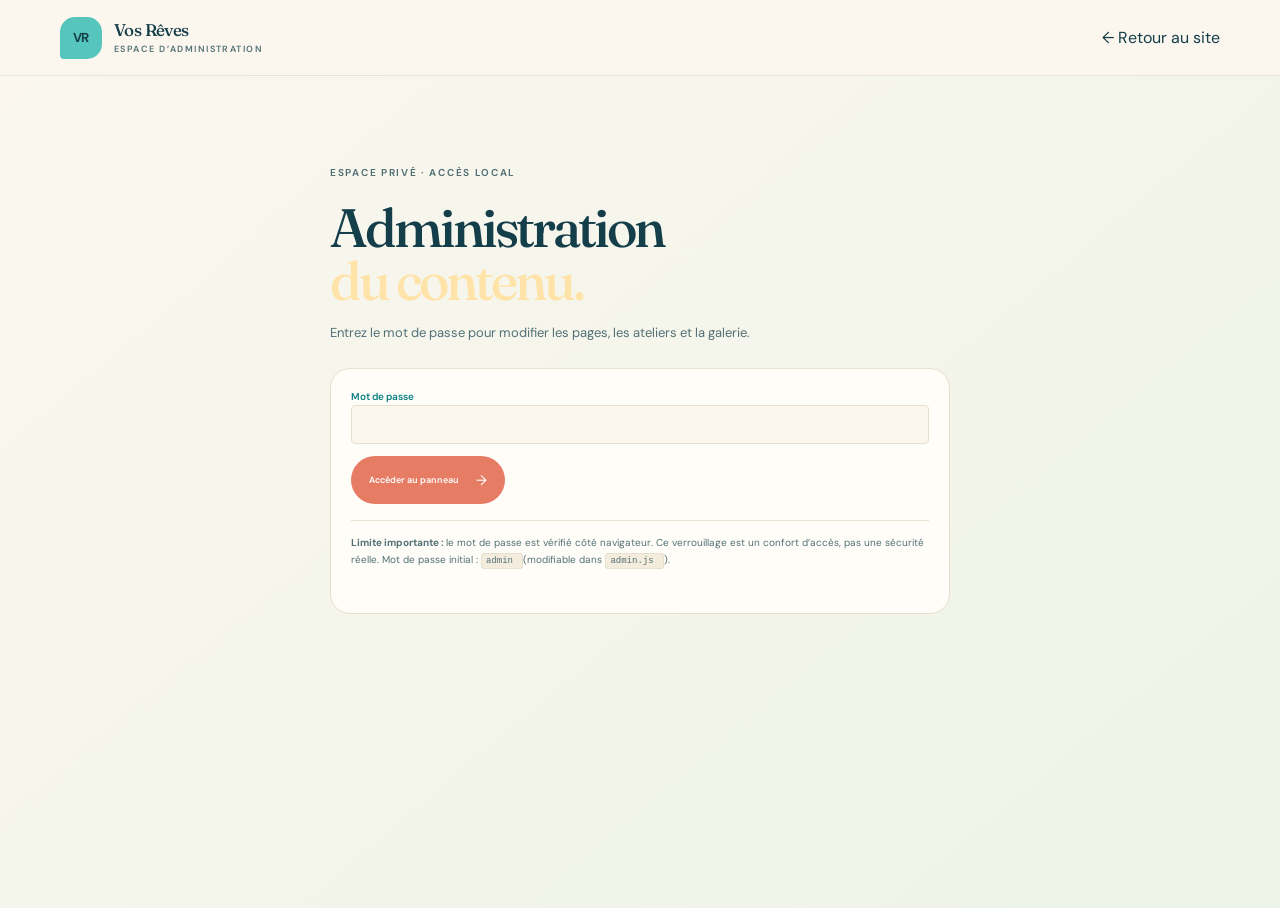
==== commit af7a8bfa: "Add files via upload" ====
--- a/admin.html
+++ b/admin.html
@@ -13,6 +13,9 @@
         <title>Administration — Vos Rêves
     </title>
     
+        <link rel="preconnect" href="https://fonts.googleapis.com">
+        <link rel="preconnect" href="https://fonts.gstatic.com" crossorigin>
+        <link href="https://fonts.googleapis.com/css2?family=DM+Sans:wght@400;500;600;700&family=Fraunces:opsz,wght@9..144,400;9..144,500;9..144,600&display=swap" rel="stylesheet">
         <link rel="stylesheet" href="style.css">
     
         <script src="content.js" defer>
--- a/style.css
+++ b/style.css
@@ -1773,3 +1773,196 @@
     height: 140px;
   }
 }
+
+/* ==================== DIRECTION ARTISTIQUE VOYAGE ==================== */
+:root {
+  --page: #fbf7ef;
+  --surface: #fffdf8;
+  --ink: #173c43;
+  --accent: #087f83;
+  --muted: #527076;
+  --line: #e7dfd0;
+  --soft: #f4ecdd;
+  --quiet: #8b9d98;
+  --radius: 22px;
+  --sans: 'DM Sans', sans-serif;
+  --lagoon: #56c5bb;
+  --sand: #edc983;
+  --coral: #e77c65;
+  --ocean: #153e4b;
+  --cream: #fbf7ef;
+}
+html { scroll-behavior: smooth; }
+body { background: var(--cream); color: var(--ocean); font-family: var(--sans); font-size: 16px; }
+.wrap { width: min(1160px, calc(100% - 64px)); }
+h1, h2, h3, .brand-name strong, .event-date, .program-card h3, .gallery-card h2, .poster-copy h2, .person-info strong, .agency-card h3 { font-family: 'Fraunces', Georgia, serif; font-weight: 500; letter-spacing: -.035em; }
+h1 { font-size: clamp(3.5rem, 7.4vw, 7.6rem); line-height: .98; letter-spacing: -.055em; }
+h1 span { color: #ffe3a9; }
+h2 { font-size: clamp(2rem, 3.2vw, 3.4rem); line-height: 1.08; }
+::selection { color: #163c43; background: #bfe9df; }
+:focus-visible { outline-color: var(--coral); }
+.site-header { height: 76px; background: rgba(251,247,239,.94); border-bottom: 1px solid rgba(29,75,76,.10); backdrop-filter: blur(15px); }
+.brand { gap: 12px; }
+.brand-mark { width: 42px; height: 42px; border-radius: 15px 15px 15px 4px; background: var(--lagoon); color: var(--ocean); font: 700 13px var(--sans); }
+.brand-name strong { font-size: 17px; }
+.brand-name small { font-size: 9px; letter-spacing: .16em; }
+.navigation { gap: 7px; }
+.navigation a { padding: 10px 15px; font-size: 13px; border-radius: 999px; color: #527076; transition: color .25s, background .25s, transform .25s; }
+.navigation a:hover { color: var(--ocean); background: #e2f2e9; transform: translateY(-1px); }
+.navigation a[aria-current="page"] { color: #fff; background: var(--ocean); border-color: transparent; }
+.menu-toggle { border-radius: 13px; }
+.page-intro { padding-top: 38px; padding-bottom: 46px; }
+.breadcrumbs { letter-spacing: .14em; font-size: 10px; color: rgba(255,255,255,.7); }
+.eyebrow, .overline { font-size: 10px; letter-spacing: .17em; }
+.eyebrow { gap: 10px; margin-bottom: 22px; }
+.status-dot { width: 8px; height: 8px; background: var(--sand); box-shadow: 0 0 0 5px rgba(237,201,131,.2); }
+.lead { font-size: clamp(16px,1.5vw,19px); line-height: 1.75; }
+.intro-layout { align-items: end; gap: 54px; }
+.intro-layout > div { max-width: 760px; }
+.intro-layout .lead { max-width: 650px; }
+.event-card { background: rgba(251,247,239,.92); border: 1px solid rgba(255,255,255,.65); border-radius: 23px; padding: 22px; box-shadow: 0 20px 70px rgba(17,57,62,.18); }
+.event-card .overline, .event-detail { color: var(--muted); }
+.event-date { color: var(--ocean); font-size: 32px; }
+.status-pill { background: #d9f0e8; border-color: transparent; color: #267d76; border-radius: 999px; padding: 6px 10px; }
+.event-rule { background: var(--line); }
+/* Grande image de destination, avec voile doux pour garder le texte lisible. */
+.travel-hero { position: relative; isolation: isolate; display: flex; flex-direction: column; justify-content: center; overflow: hidden; color: #fff; }
+.travel-hero::before { content: ''; position: absolute; z-index: -2; inset: 0; background-size: cover; background-position: center 52%; transform: scale(1.015); animation: horizon-arrive 1.1s ease-out both; }
+.travel-hero::after { content: ''; position: absolute; z-index: -1; inset: 0; background: linear-gradient(90deg,rgba(11,48,57,.77) 0%,rgba(13,59,66,.47) 47%,rgba(10,65,74,.08) 100%),linear-gradient(0deg,rgba(12,49,55,.25),transparent 45%); }
+.hero-home { width: 100%; min-height: min(850px, calc(100svh - 76px)); padding: clamp(44px,7vh,78px) max(32px,calc((100vw - 1160px)/2)) 18px; justify-content: flex-start; }
+.hero-home::before { background-image: url('https://images.unsplash.com/photo-1500375592092-40eb2168fd21?auto=format&fit=crop&w=2400&q=88'); background-position: center 56%; }
+.hero-home .breadcrumbs { margin-bottom: clamp(24px,5vh,54px); }
+.hero-home .intro-layout { flex: 1; align-items: center; }
+.hero-home .eyebrow { color: #d8f0e8; }
+.hero-home .lead { color: rgba(255,255,255,.89); text-shadow: 0 1px 15px rgba(0,0,0,.18); }
+.hero-home .event-card { max-width: 290px; flex: 0 0 270px; }
+.hero-programme, .hero-gallery { width: 100%; min-height: 480px; padding: 44px max(32px,calc((100vw - 1160px)/2)) 72px; }
+.hero-programme::before { background-image: url('https://images.unsplash.com/photo-1470770841072-f978cf4d019e?auto=format&fit=crop&w=2200&q=85'); background-position: center 52%; }
+.hero-gallery::before { background-image: url('https://images.unsplash.com/photo-1501785888041-af3ef285b470?auto=format&fit=crop&w=2200&q=85'); background-position: center 52%; }
+.hero-programme::after, .hero-gallery::after { background: linear-gradient(90deg,rgba(12,48,55,.75),rgba(12,54,62,.25)),linear-gradient(0deg,rgba(12,49,55,.2),transparent 60%); }
+.compact-intro { padding-top: 36px; }
+.compact-intro h1 { max-width: 900px; }
+.compact-intro .lead { max-width: 720px; color: rgba(255,255,255,.9); }
+.compact-intro .breadcrumbs { margin-bottom: 35px; }
+.travel-hero .status-dot { background: var(--sand); }
+.sand-play { position: relative; display: flex; align-items: center; gap: 18px; width: min(780px,100%); min-height: 108px; margin: auto auto 0; padding: 13px 145px 13px 20px; overflow: hidden; border: 1px solid rgba(255,255,255,.5); border-bottom: 0; border-radius: 23px 23px 0 0; background: radial-gradient(ellipse at 15% 0%,rgba(255,252,225,.98),rgba(238,208,151,.97) 50%,rgba(210,166,101,.98)); box-shadow: 0 -12px 50px rgba(19,53,57,.13),inset 0 12px 20px rgba(255,255,255,.42); color: #725735; }
+.sand-instructions { z-index: 2; position: relative; max-width: 180px; font-size: 12px; font-weight: 700; line-height: 1.4; pointer-events: none; }
+.sand-hint { display: block; margin-top: 5px; font-size: 10px; font-weight: 500; opacity: .8; }
+.sand-spark { display: inline-block; width: 7px; height: 7px; margin-right: 5px; border-radius: 50%; background: var(--coral); vertical-align: 1px; box-shadow: 0 0 0 4px rgba(231,124,101,.16); }
+.sand-canvas { position: absolute; inset: 0; width: 100%; height: 100%; touch-action: none; cursor: crosshair; }
+.sand-clear { z-index: 2; position: absolute; right: 17px; top: 50%; transform: translateY(-50%); padding: 10px 14px; border: 1px solid rgba(110,82,45,.26); border-radius: 999px; background: rgba(255,250,232,.76); color: #725735; font-size: 11px; font-weight: 700; cursor: pointer; transition: background .2s,transform .2s; }
+.sand-clear:hover { background: #fff8e3; transform: translateY(calc(-50% - 2px)); }
+.section { margin-top: 96px; margin-bottom: 96px; }
+.kpi-grid { position: relative; z-index: 2; margin-top: -28px; }
+.kpi-card, .company-card, .objective-card, .program-card, .link-card, .agency-card, .person-card { border: 1px solid rgba(29,75,76,.1); border-radius: var(--radius); box-shadow: 0 12px 35px rgba(33,73,64,.06); }
+.kpi-card { background: var(--surface); padding: 21px; }
+.kpi-card strong { color: var(--accent); font-family: 'Fraunces', Georgia, serif; }
+.section-heading { align-items: end; gap: 28px; margin-bottom: 30px; }
+.section-heading .eyebrow { color: var(--accent); }
+.section-heading h2, .outdoor-copy h2, .takeaway h2, .poster-copy h2 { font-size: clamp(2.1rem,3.2vw,3.5rem); }
+.section-heading > p { max-width: 440px; color: var(--muted); font-size: 15px; }
+.section-note { padding: 8px 12px; border-radius: 999px; background: #e2f2e9; color: #287c72; }
+.company-section { position: relative; }
+.company-card { padding: clamp(28px,5vw,62px); background: linear-gradient(125deg,#fffdf8,#f3ead8); }
+.company-card > .company-lead { color: var(--ocean); font: 500 clamp(23px,3vw,36px)/1.3 'Fraunces',Georgia,serif; }
+.company-card > p { max-width: 790px; color: var(--muted); font-size: 16px; }
+.destination-list { gap: 9px; }
+.destination-list span { border: 1px solid #d9e8de; border-radius: 999px; background: #edf6ef; color: #427970; padding: 9px 13px; }
+.objective-grid { gap: 14px; }
+.objective-card { min-height: 158px; padding: 23px; background: #fffefa; }
+.objective-card h3 { font-size: 22px; }
+.objective-card p { color: var(--muted); }
+.card-index { color: var(--coral); }
+.objective-state { color: #43978f; }
+.timeline-section, .matrix-section { padding: 66px 0; background: #eef4e9; }
+.timeline li { grid-template-columns: 110px 16px minmax(0,1fr) auto; gap: 18px; padding: 25px 0; }
+.timeline-marker { background: var(--lagoon); box-shadow: 0 0 0 5px #d7eee2; }
+.timeline h3 { font-size: 24px; }
+.timeline p { color: var(--muted); }
+.inline-link { color: var(--accent); }
+.outdoor-card { overflow: hidden; border-radius: 30px; background: linear-gradient(115deg,rgba(16,59,67,.82),rgba(16,59,67,.48)),url('https://images.unsplash.com/photo-1470770841072-f978cf4d019e?auto=format&fit=crop&w=1800&q=85') center/cover; color: #fff; }
+.outdoor-copy { padding: clamp(30px,5vw,62px); }
+.outdoor-copy .eyebrow, .outdoor-copy h2 { color: #fff; }
+.outdoor-copy > p:not(.eyebrow) { color: rgba(255,255,255,.85); font-size: 16px; }
+.outdoor-facts { background: rgba(13,50,56,.42); backdrop-filter: blur(12px); }
+.outdoor-facts > div:not(.outdoor-quote) { border-color: rgba(255,255,255,.2); }
+.outdoor-facts strong { font-family: 'Fraunces',Georgia,serif; font-size: 22px; }
+.button-link { border: 0; border-radius: 999px; background: var(--coral); color: #fff; padding: 13px 18px; }
+.button-link:hover { background: #d76954; transform: translateY(-2px); }
+.link-card { padding: 24px; background: #fffefa; }
+.link-card:hover { border-color: var(--lagoon); transform: translateY(-4px); }
+.program-grid { gap: 17px; }
+.program-card { padding: 23px; background: #fffefa; }
+.program-number { background: #dff1e8; color: #31857b; border-radius: 50%; }
+.program-card h3 { font-size: 26px; }
+.program-summary, .program-detail p { color: var(--muted); }
+.program-detail { border-radius: 14px; background: #f4f1e8; }
+.skill-tags span { border-radius: 999px; background: #e3f2eb; color: #397b71; }
+.skills-table { background: #fffdf9; border-radius: 20px; overflow: hidden; }
+.skills-table thead th { background: #e4f1e7; color: #2c716c; }
+.skills-table th, .skills-table td { padding: 16px; border-color: var(--line); }
+.matrix-mark.primary { background: var(--coral); }
+.takeaway { padding: 38px; border: 1px solid var(--line); border-radius: 28px; background: #f1e9d9; }
+.gallery-section { margin-top: 66px; }
+.filter-bar { gap: 8px; }
+.filter-bar button { border-radius: 999px; padding: 10px 15px; background: #f1ecdf; }
+.filter-bar button[aria-pressed="true"] { background: var(--ocean); color: white; }
+.gallery-grid { gap: 18px; }
+.gallery-card { overflow: hidden; border: 1px solid var(--line); border-radius: 22px; background: #fffdf9; box-shadow: 0 10px 34px rgba(27,60,62,.07); }
+.gallery-trigger img { transition: transform .55s cubic-bezier(.2,.65,.25,1); }
+.gallery-trigger:hover img { transform: scale(1.045); }
+.gallery-card h2 { font-size: 22px; }
+.poster-section { padding: 70px 0; background: #edf3e8; }
+.poster-frame { border-radius: 27px; overflow: hidden; }
+.poster-art { background: linear-gradient(135deg,rgba(9,92,101,.15),rgba(8,49,61,.75)),url('https://images.unsplash.com/photo-1500375592092-40eb2168fd21?auto=format&fit=crop&w=1200&q=85') center/cover; }
+.poster-art-title strong { font-family: 'Fraunces',Georgia,serif; }
+.poster-copy > p:not(.eyebrow) { color: var(--muted); }
+.lightbox-panel { border-radius: 25px; }
+.site-footer { background: var(--ocean); color: #fff; }
+.footer-inner { min-height: 100px; }
+.footer-brand .brand-mark { background: var(--sand); color: var(--ocean); }
+.footer-brand small, .footer-inner p, .footer-inner > small { color: rgba(255,255,255,.65); }
+.admin-footer-link { color: #f0cf91; }
+/* L’équipe et l’administration reprennent la palette, sans fragiliser leurs outils. */
+.team-hero { border-radius: 0 0 30px 30px; }
+.travel-team-hero { color: white; }
+.travel-team-hero::before { content: ''; position: absolute; z-index: -1; inset: 0; background: linear-gradient(90deg,rgba(12,48,55,.74),rgba(12,54,62,.25)),url('https://images.unsplash.com/photo-1501785888041-af3ef285b470?auto=format&fit=crop&w=2200&q=85') center/cover; }
+.team-hero h1 span { color: #ffe3a9; }
+.admin-page { background: linear-gradient(140deg,#fbf7ef,#edf3e8); }
+.admin-page h1, .admin-page h2 { font-family: 'Fraunces',Georgia,serif; }
+.admin-login-card, .admin-section, .admin-notice { border-radius: 20px; }
+.admin-section { background: rgba(255,253,248,.88); }
+.admin-button { border-radius: 999px; }
+.admin-page .navigation a { color: var(--ocean); }
+.admin-page .site-header { background: rgba(251,247,239,.94); }
+@keyframes horizon-arrive { from { transform: scale(1.055); filter: saturate(.8); } to { transform: scale(1.015); filter: saturate(1); } }
+@media (max-width: 760px) {
+  .wrap { width: min(100% - 36px, 600px); }
+  .hero-home { min-height: calc(100svh - 68px); padding: 32px 20px 0; }
+  .hero-home .breadcrumbs { margin-bottom: 35px; }
+  .hero-home .intro-layout { align-items: start; }
+  .hero-home h1 { font-size: clamp(3.25rem,13vw,5.4rem); }
+  .hero-home .event-card { display: none; }
+  .hero-programme, .hero-gallery { min-height: 510px; padding: 32px 24px 50px; }
+  .compact-intro { padding-top: 32px; }
+  .intro-layout { display: block; }
+  .sand-play { width: 100%; min-height: 95px; padding-left: 14px; padding-right: 120px; border-radius: 19px 19px 0 0; }
+  .sand-instructions { max-width: 150px; font-size: 11px; }
+  .sand-hint { font-size: 9px; }
+  .sand-clear { right: 10px; padding: 9px 11px; font-size: 10px; }
+  .section { margin-top: 68px; margin-bottom: 68px; }
+  .timeline li { grid-template-columns: 75px 14px minmax(0,1fr); gap: 12px; }
+  .timeline li > :last-child { grid-column: 3; }
+  .footer-inner { padding: 20px 0; }
+}
+@media (max-width: 420px) {
+  .hero-home { padding-inline: 16px; }
+  .hero-home .breadcrumbs { font-size: 8px; }
+  .hero-home h1 { font-size: 3.15rem; }
+  .sand-hint { max-width: 125px; }
+}
+@media (prefers-reduced-motion: reduce) {
+  .travel-hero::before { animation: none; transform: none; }
+  .sand-canvas { cursor: default; }
+  *, *::before, *::after { scroll-behavior: auto !important; animation-duration: .01ms !important; animation-iteration-count: 1 !important; transition-duration: .01ms !important; }
+}
